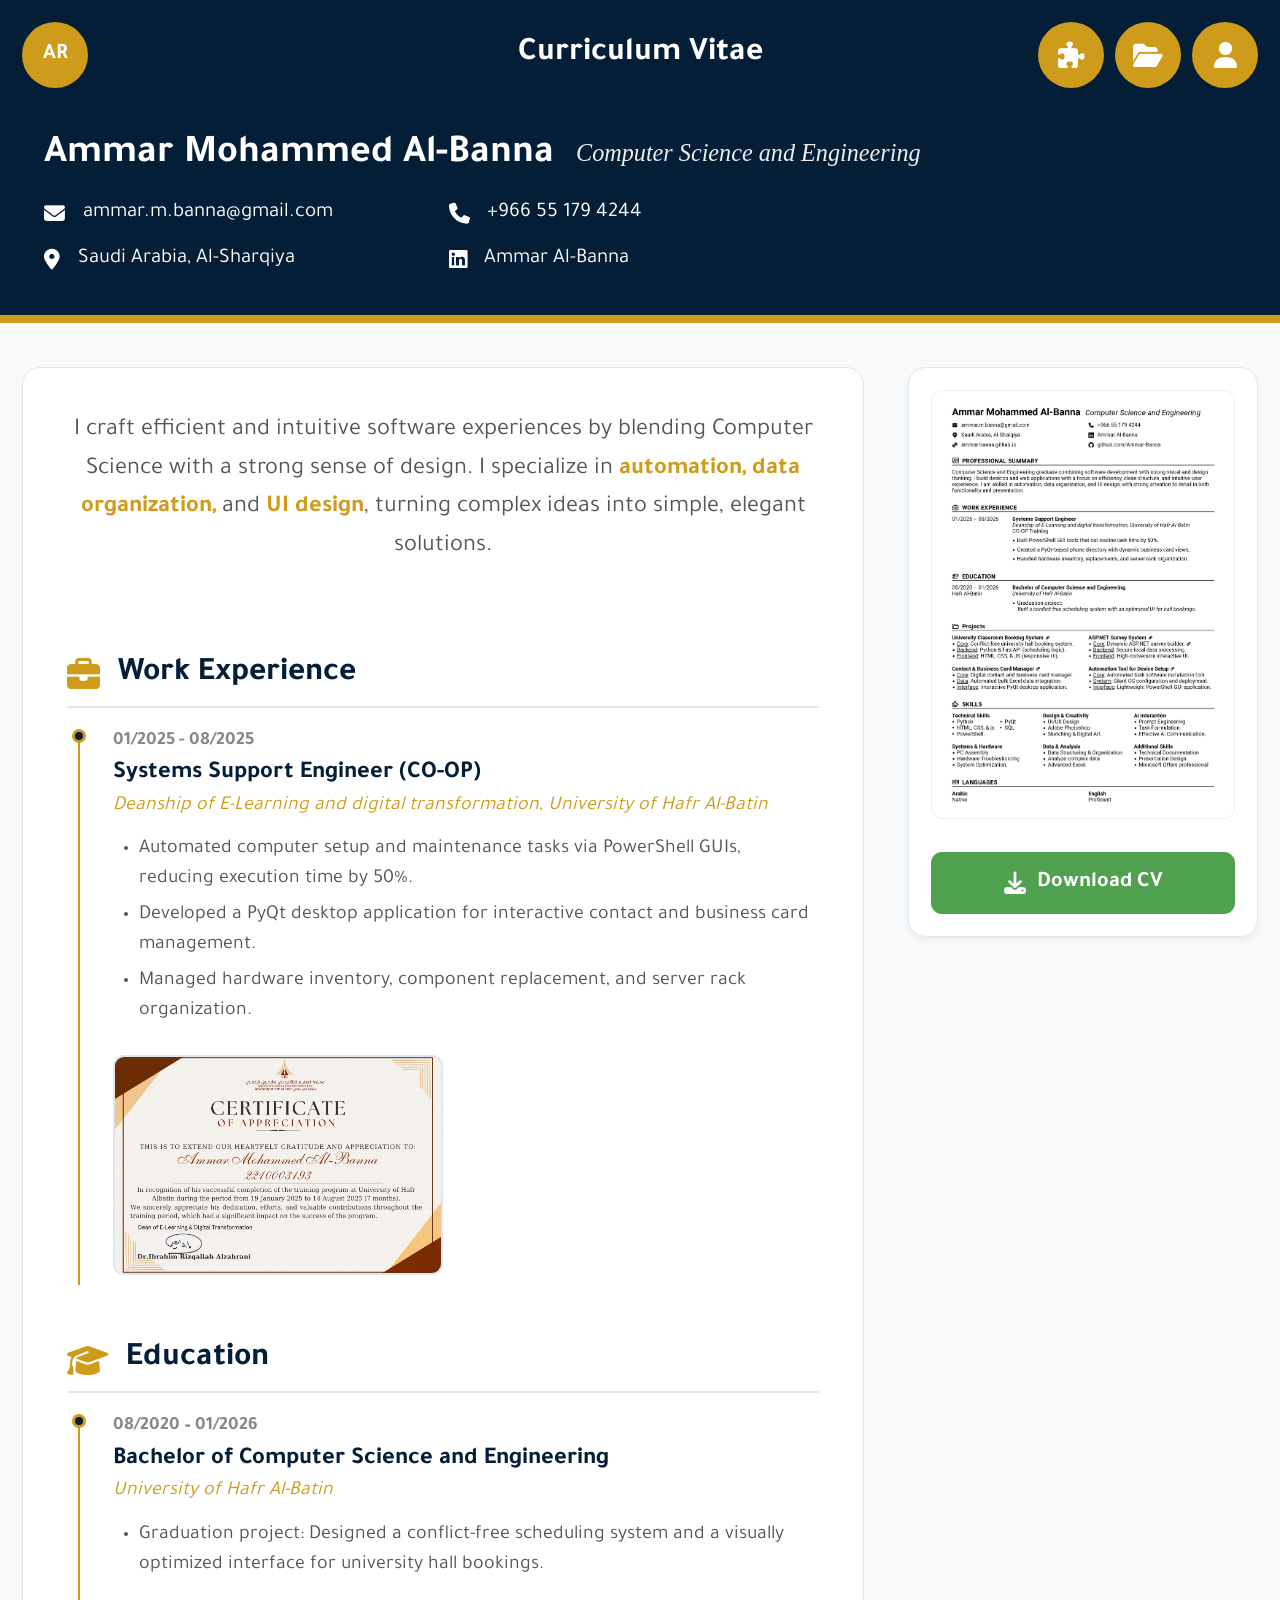
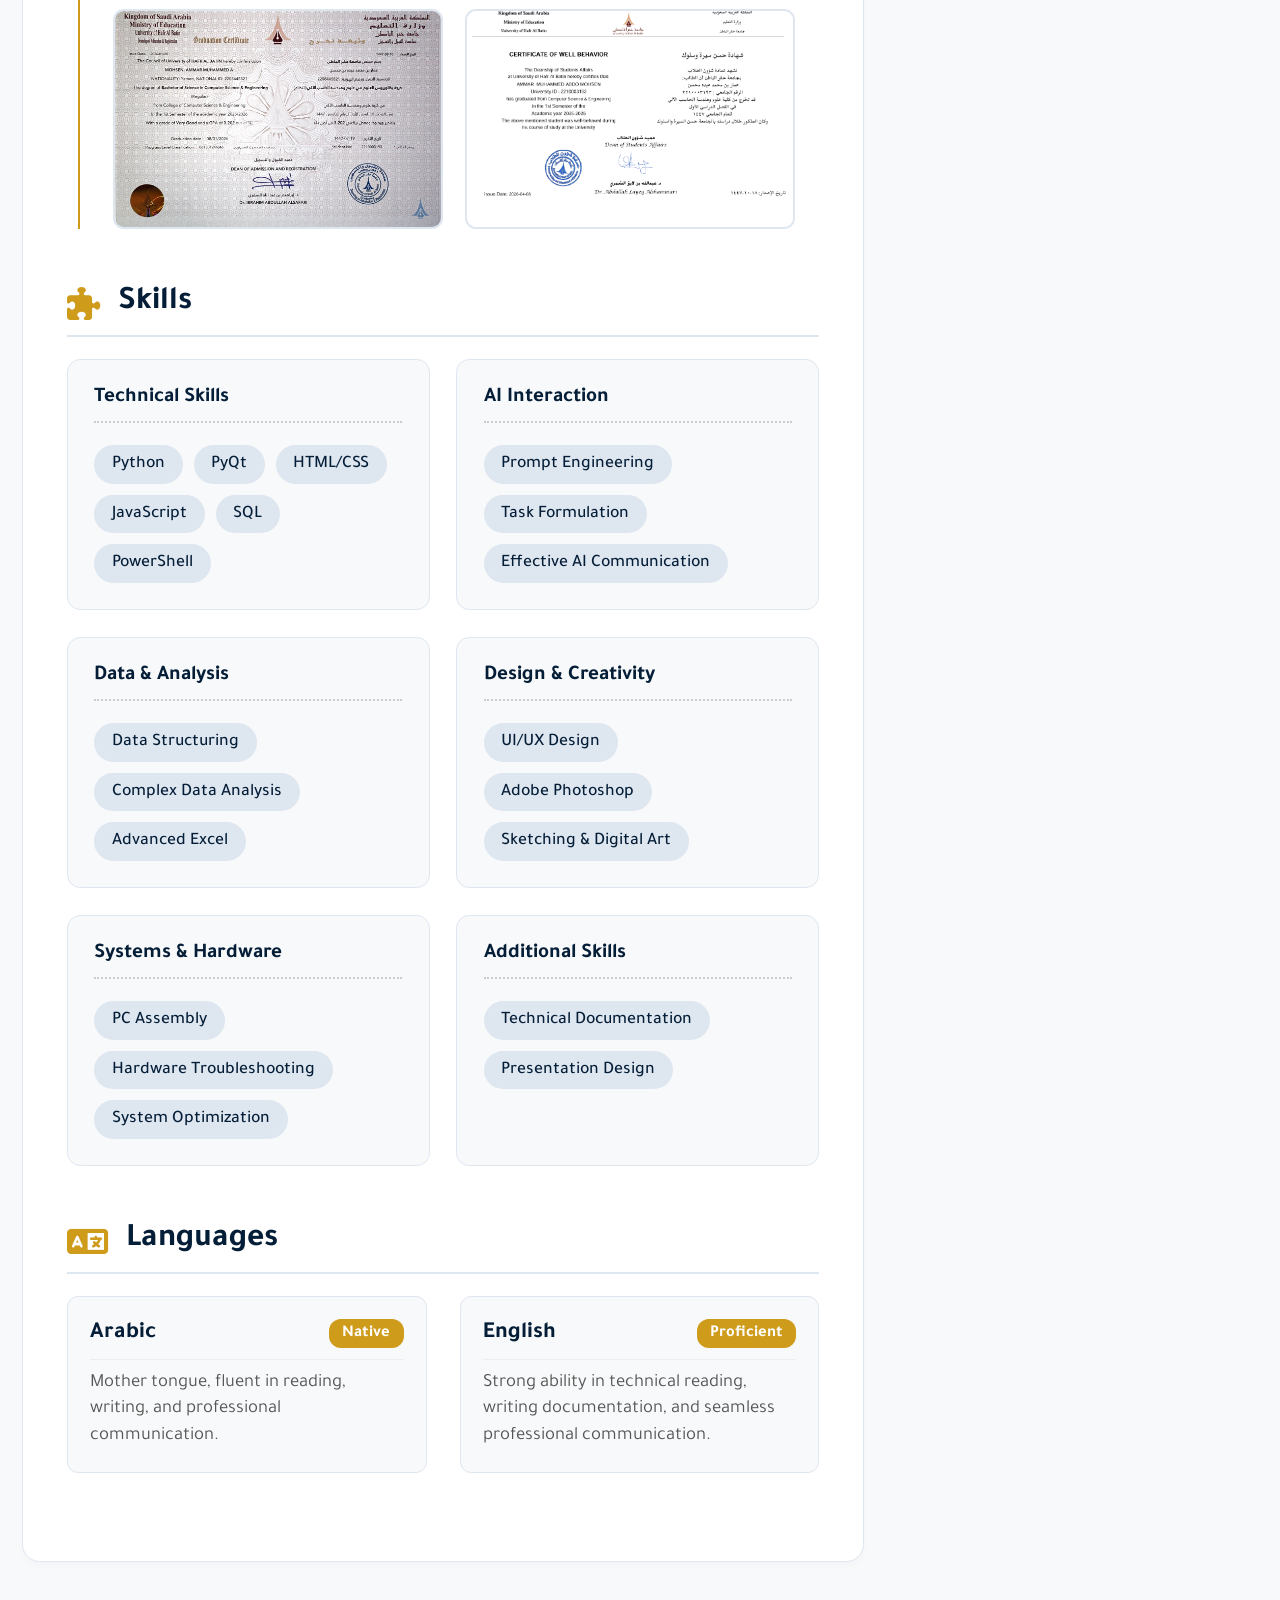
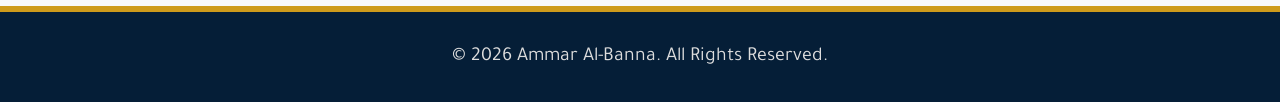
==== cv.html @ 28bfd761 "Add files via upload" ====
<!DOCTYPE html>
<html lang="en" id="html-tag" dir="ltr">
<head>
    <meta charset="UTF-8">
    <meta name="viewport" content="width=device-width, initial-scale=1.0">
    <title>CV - Ammar Profile</title>

    <meta name="description" content="Ammar Al-Banna's Curriculum Vitae. Explore work experience, education, skills, and download the full professional resume.">
    <meta name="keywords" content="Ammar Al-Banna, CV, Resume, Computer Science Engineer, Saudi Arabia, Portfolio">
    <meta name="author" content="Ammar Mohammed Al-Banna">
    
    <meta property="og:title" content="CV | Ammar Al-Banna">
    <meta property="og:description" content="Ammar Al-Banna's professional resume. View work history, education, and technical expertise.">
    <meta property="og:image" content="assets/images/icon.png">
    <meta property="og:type" content="website">

    <link rel="icon" href="assets/images/icon.png" type="image/png">
    <link href="https://fonts.googleapis.com/css2?family=Tajawal:wght@400;500;700&display=swap" rel="stylesheet">
    <link rel="stylesheet" href="https://cdnjs.cloudflare.com/ajax/libs/font-awesome/6.4.0/css/all.min.css">
    
    <link rel="stylesheet" href="css/style.css">
</head>
<body>

    <nav class="header-top" id="header-top">
        <button class="lang-btn" id="lang-toggle" onclick="toggleLanguage()" title="Toggle Language">AR</button>
        <h1 class="header-title" data-i18n="cvTitlePage">Curriculum Vitae</h1>
        <div class="nav-links">
            <a href="skills.html" class="nav-btn gold" data-i18n-title="skillsBtn" title="Skills"><i class="fa-solid fa-puzzle-piece"></i></a>
            <a href="projects.html" class="nav-btn gold" data-i18n-title="projectsBtn" title="Projects"><i class="fa-solid fa-folder-open"></i></a>
            <a href="index.html" class="nav-btn gold" data-i18n-title="profileBtn" title="Profile"><i class="fa-solid fa-user"></i></a>
        </div>
    </nav>
    
    <header class="cv-header">
        <div class="header-content">
            <div class="name-title-group">
                <div class="cv-name" data-i18n="name">Ammar Mohammed Al-Banna</div>
                <div class="cv-job-title" data-i18n="jobTitle">Computer Science and Engineering</div>
            </div>
            
            <div class="contact-grid">
                <a href="mailto:ammar.m.banna@gmail.com" class="contact-item"><i class="fa-solid fa-envelope"></i><span dir="ltr">ammar.m.banna@gmail.com</span></a>
                <a href="whatsapp://send?phone=966551794244" class="contact-item"><i class="fa-solid fa-phone"></i><span dir="ltr">+966 55 179 4244</span></a>
                <div class="contact-empty"></div>
                <div class="contact-item"><i class="fa-solid fa-location-dot"></i> <span data-i18n="location">Saudi Arabia, Al-Sharqiya</span></div>
                <a href="https://www.linkedin.com/in/ammar-al-banna-bb7bb72b2" target="_blank" class="contact-item"><i class="fa-brands fa-linkedin"></i><span dir="ltr">Ammar Al-Banna</span></a>
            </div>
        </div>
    </header>

    <main class="cv-wrapper">
        
        <div class="cv-main">
            
            <div class="intro-text" data-i18n-html="summary">
                I craft efficient and intuitive software experiences by blending Computer Science with a strong sense of design. I specialize in <strong>automation, data organization,</strong> and <strong>UI design</strong>, turning complex ideas into simple, elegant solutions.
            </div>

            <h2 class="section-header"><i class="fa-solid fa-briefcase"></i> <span data-i18n="expTitle">Work Experience</span></h2>
            <div class="timeline">
                <div class="timeline-item">
                    <div class="timeline-dot"></div>
                    <div class="timeline-date">01/2025 - 08/2025</div>
                    <div class="timeline-title" data-i18n="jobTitleExp">Systems Support Engineer (CO-OP)</div>
                    <div class="timeline-subtitle" data-i18n="jobLocation">Deanship of E-Learning and digital transformation, University of Hafr Al-Batin</div>
                    <div class="timeline-desc">
                        <ul data-i18n-html="jobDesc">
                            <li>Automated computer setup and maintenance tasks via PowerShell GUIs, reducing execution time by 50%.</li>
                            <li>Developed a PyQt desktop application for interactive contact and business card management.</li>
                            <li>Managed hardware inventory, component replacement, and server rack organization.</li>
                        </ul>
                    </div>
                    <img src="assets/images/coopCer.jpeg" class="cert-thumb" onclick="openLightbox(this.src)" alt="Experience Certificate">
                </div>
            </div>

            <h2 class="section-header"><i class="fa-solid fa-graduation-cap"></i> <span data-i18n="eduTitle">Education</span></h2>
            <div class="timeline">
                <div class="timeline-item">
                    <div class="timeline-dot"></div>
                    <div class="timeline-date">08/2020 – 01/2026</div>
                    <div class="timeline-title" data-i18n="degreeTitle">Bachelor of Computer Science and Engineering</div>
                    <div class="timeline-subtitle" data-i18n="uniName">University of Hafr Al-Batin</div>
                    <div class="timeline-desc">
                        <ul data-i18n-html="eduDesc">
                            <li>Graduation project: Designed a conflict-free scheduling system and a visually optimized interface for university hall bookings.</li>
                        </ul>
                    </div>
                    <div class="certs-container">
                        <img src="assets/images/uniCer.jpeg" class="cert-thumb" onclick="openLightbox(this.src)" alt="Degree Certificate">
                        <img src="assets/images/behaviorCer.png" class="cert-thumb" onclick="openLightbox(this.src)" alt="Behavior Certificate">
                    </div>
                </div>
            </div>

            <h2 class="section-header"><i class="fa-solid fa-puzzle-piece"></i> <span data-i18n="skillsTitleCV">Skills</span></h2>
            
            <div class="cv-skills-grid">
                <a href="skills.html#technical-skills" class="skills-group">
                    <div class="skills-group-title" data-i18n="techSkills">Technical Skills</div>
                    <div class="tags-container" data-i18n-html="techTags">
                        <span class="tag">Python</span><span class="tag">PyQt</span><span class="tag">HTML/CSS</span>
                        <span class="tag">JavaScript</span><span class="tag">SQL</span><span class="tag">PowerShell</span>
                    </div>
                </a>
                
                <a href="skills.html#ai-interaction" class="skills-group">
                    <div class="skills-group-title" data-i18n="aiSkills">AI Interaction</div>
                    <div class="tags-container" data-i18n-html="aiTags">
                        <span class="tag">Prompt Engineering</span><span class="tag">Task Formulation</span><span class="tag">Effective AI Communication</span>
                    </div>
                </a>
                
                <a href="skills.html#data-analysis" class="skills-group">
                    <div class="skills-group-title" data-i18n="dataSkills">Data & Analysis</div>
                    <div class="tags-container" data-i18n-html="dataTags">
                        <span class="tag">Data Structuring</span><span class="tag">Complex Data Analysis</span><span class="tag">Advanced Excel</span>
                    </div>
                </a>

                <a href="skills.html#design-creativity" class="skills-group">
                    <div class="skills-group-title" data-i18n="designSkills">Design & Creativity</div>
                    <div class="tags-container" data-i18n-html="designTags">
                        <span class="tag">UI/UX Design</span><span class="tag">Adobe Photoshop</span><span class="tag">Sketching & Digital Art</span>
                    </div>
                </a>

                <a href="skills.html#systems-hardware" class="skills-group">
                    <div class="skills-group-title" data-i18n="sysSkills">Systems & Hardware</div>
                    <div class="tags-container" data-i18n-html="sysTags">
                        <span class="tag">PC Assembly</span><span class="tag">Hardware Troubleshooting</span><span class="tag">System Optimization</span>
                    </div>
                </a>

                <a href="skills.html#additional-skills" class="skills-group">
                    <div class="skills-group-title" data-i18n="addSkills">Additional Skills</div>
                    <div class="tags-container" data-i18n-html="addTags">
                        <span class="tag">Technical Documentation</span><span class="tag">Presentation Design</span>
                    </div>
                </a>
            </div>

            <h2 class="section-header"><i class="fa-solid fa-language"></i> <span data-i18n="langSectionTitle">Languages</span></h2>
            <div class="lang-grid">
                <div class="lang-card">
                    <div class="lang-header">
                        <span class="lang-name" data-i18n="arabicTitle">Arabic</span>
                        <span class="lang-level" data-i18n="arabicLevel">Native</span>
                    </div>
                    <p class="lang-desc" data-i18n="arabicDesc">Mother tongue, fluent in reading, writing, and professional communication.</p>
                </div>
                <div class="lang-card">
                    <div class="lang-header">
                        <span class="lang-name" data-i18n="englishTitle">English</span>
                        <span class="lang-level" data-i18n="englishLevel">Proficient</span>
                    </div>
                    <p class="lang-desc" data-i18n="englishDesc">Strong ability in technical reading, writing documentation, and seamless professional communication.</p>
                </div>
            </div>

        </div>

        <aside class="cv-sidebar">
            <div class="cv-preview-box">
                <a href="assets/docs/AmmarCV.pdf" target="_blank" title="Open PDF">
                    <img src="assets/images/AmmarCV.png" class="cv-preview-img" style="cursor: pointer;" alt="CV Preview">
                </a>
            </div>
            
            <a href="assets/docs/AmmarCV.pdf" download class="download-btn">
                <i class="fa-solid fa-download"></i> <span data-i18n="downloadCvBtn">Download CV</span>
            </a>
        </aside>

    </main>

    <footer class="footer">
        <p data-i18n="footerText">© 2026 Ammar Al-Banna. All Rights Reserved.</p>
    </footer>

    <div class="lightbox-overlay" id="lightbox">
        <span class="lightbox-close">&times;</span>
        <img class="lightbox-img" id="lightbox-img" src="" alt="Enlarged View">
    </div>

    <script src="js/script.js" defer></script>
</body>
</html>
---- css/style.css ----
/* =========================================
   1. Base & Reset
   ========================================= */
* {
    margin: 0;
    padding: 0;
    box-sizing: border-box;
    font-family: 'Tajawal', sans-serif;
}

html {
    font-size: 22px;
    scroll-behavior: smooth;
    background-color: #051E37;
    scroll-behavior: smooth;
}

body {
    background: #f8f9fa;
    display: flex;
    flex-direction: column;
    min-height: 100vh;
    color: #333;
    overflow-x: hidden;
}

/* =========================================
   2. Shared Navigation & Headers
   ========================================= */
/* Floating Header (Skills & CV) */
.header-top {
    position: fixed;
    top: 0;
    left: 0;
    width: 100%;
    z-index: 2000;
    background: transparent;
    padding: 1rem 1rem;
    direction: ltr;
    display: grid;
    grid-template-columns: 1fr auto 1fr;
    align-items: center;
    transition: border-bottom 0.3s ease;
}

.header-top.scrolled {
    background: #051E37 url('../assets/images/background.png') center/cover;
    backdrop-filter: blur(10px);
    border-bottom: 0.4rem solid #ce9b1b;
    box-shadow: 0 4px 10px rgba(0, 0, 0, 0.3);
}

.skill-header.scrolled {
    background: #051E37 url('../assets/images/background2.png') center/cover;
}

/* Mini Header (Projects) */
.mini-header {
    direction: ltr;
    position: sticky;
    top: 0;
    z-index: 1000;
    background: #051E37 url('../assets/images/background.png') center/cover;
    border-bottom: 0.3rem solid #ce9b1b;
    padding: 1rem 1rem;
    display: grid;
    grid-template-columns: 1fr auto 1fr;
    align-items: center;
    min-height: 4.5rem;
    box-shadow: 0 4px 10px rgba(0, 0, 0, 0.2);
}

.header-title {
    font-size: 1.5rem;
    text-align: center;
    margin: 0;
    font-weight: bold;
    color: white;
}

.lang-btn {
    justify-self: start;
    background: #ce9b1b;
    color: #fff;
    width: 3rem;
    aspect-ratio: 1;
    border-radius: 50%;
    border: none;
    display: grid;
    place-items: center;
    font-size: 1rem;
    font-weight: bold;
    cursor: pointer;
    transition: all 0.2s ease;
}

.lang-btn:hover {
    transform: scale(1.05);
    box-shadow: 0 0.2rem 0.5rem rgba(0, 0, 0, 0.2);
    filter: brightness(1.05);
}

.nav-links {
    justify-self: end;
    display: flex;
    gap: 0.5rem;
}

.nav-btn {
    background: #ce9b1b;
    color: #fff;
    text-decoration: none;
    width: 3rem;
    aspect-ratio: 1;
    border-radius: 50%;
    display: grid;
    place-items: center;
    font-weight: bold;
    font-size: 1.2rem;
    transition: all 0.2s ease;
}

.nav-btn:hover {
    transform: scale(1.05);
    filter: brightness(1.1);
}

/* =========================================
   3. Shared Components (Buttons, Footer, Lightbox)
   ========================================= */
.footer {
    background: #051E37 url('../assets/images/background.png') center/cover;
    color: #ddd;
    text-align: center;
    padding: 1.5rem;
    border-top: 0.3rem solid #ce9b1b;
    font-size: 0.9rem;
    margin-top: auto;
}

.section-title, .section-header {
    font-size: 1.5rem;
    margin: 2rem 0 1rem;
    color: #051E37;
    border-bottom: 2px solid #dee6f0;
    padding-bottom: 0.5rem;
    display: flex;
    align-items: center;
    gap: 0.8rem;
}

.section-header i {
    color: #ce9b1b;
}

/* Lightbox Base */
.lightbox-overlay {
    display: none;
    position: fixed;
    top: 0;
    left: 0;
    width: 100%;
    height: 100%;
    background: rgba(0, 0, 0, 0.9);
    z-index: 3000;
    justify-content: center;
    align-items: center;
    direction: ltr;
    opacity: 0;
    transition: opacity 0.3s ease;
}

.lightbox-overlay.active {
    display: flex;
    opacity: 1;
}

.lightbox-img {
    max-width: 90%;
    max-height: 90vh;
    border-radius: 0.5rem;
    object-fit: contain;
    transform: scale(0.9);
    transition: transform 0.3s ease;
}

.lightbox-overlay.active .lightbox-img {
    transform: scale(1);
}

.lightbox-close {
    position: absolute;
    top: 20px;
    right: 30px;
    color: white;
    font-size: 2.5rem;
    font-weight: bold;
    cursor: pointer;
    z-index: 3001;
    line-height: 1;
}

.lightbox-close:hover {
    color: #ce9b1b;
}

.lightbox-btn {
    position: absolute;
    top: 50%;
    transform: translateY(-50%);
    background: transparent;
    color: white;
    border: none;
    font-size: 3rem;
    cursor: pointer;
    padding: 1rem;
    transition: 0.2s;
}

.lightbox-btn:hover {
    color: #ce9b1b;
}

.lightbox-btn.prev {
    left: 20px;
}

.lightbox-btn.next {
    right: 20px;
}

/* =========================================
   4. Page Specific: Index
   ========================================= */
.index-header {
    background: #051E37 url('../assets/images/background.png') top/cover;
    min-height: 40vh;
    border-bottom: 0.5rem solid #ce9b1b;
    display: flex;
    flex-direction: column;
    align-items: center;
    justify-content: flex-end;
    padding: 1rem;
    padding-top: 4rem;
    position: relative;
}

.index-header .lang-btn {
    position: absolute;
    top: 1rem;
    left: 1rem;
}

.profile {
    display: flex;
    flex-direction: column;
    align-items: center;
    text-align: center;
    width: 100%;
}

.avatar {
    width: 10rem;
    aspect-ratio: 1;
    border-radius: 50%;
    border: 0.3rem solid #ce9b1b;
    margin: 0 auto 0.5rem;
}

.index-name {
    color: white;
    text-shadow: 0.1rem 0.1rem 0.2rem #000;
    font-size: 1.8rem;
    margin-bottom: 0.5rem;
    font-weight: bold;
}

.index-title {
    color: #ddd;
    font-size: 1rem;
    margin-bottom: 1.5rem;
    font-style: italic;
    font-family: 'Times New Roman', 'Tajawal', serif;
}

.index-main {
    width: 100%;
    max-width: 50rem;
    margin: 2rem auto;
    padding: 0 1rem;
    display: flex;
    flex-direction: column;
    gap: 2rem;
    flex: 1;
    text-align: center;
}

.index-bio {
    font-style: italic;
    font-family: 'Times New Roman', 'Tajawal', serif;
    font-size: 1.1rem;
    color: #555;
    line-height: 1.6;
}

.index-buttons {
    display: flex;
    justify-content: center;
    gap: 1rem;
    flex-wrap: wrap;
}

.index-btn {
    padding: 0.8rem 2rem;
    border-radius: 0.5rem;
    color: #fff;
    text-decoration: none;
    font-weight: bold;
    background: #29629b;
    flex: 1;
    transition: all 0.2s ease;
    display: grid;
    place-items: center;
}

.index-btn:hover {
    transform: translateY(-3px);
    box-shadow: 0 0.5rem 1rem rgba(0, 0, 0, 0.15);
    filter: brightness(1.05);
}

.index-btn.gold {
    background: #ce9b1b;
}

.index-grid {
    display: grid;
    grid-template-columns: repeat(2, 1fr);
    gap: 1rem;
}

.index-card {
    background: #fff;
    border: 1px solid #dee6f0;
    padding: 1rem;
    border-radius: 0.5rem;
    display: flex;
    align-items: center;
    gap: 1rem;
    text-align: left;
    text-decoration: none;
    color: #333;
    transition: all 0.3s ease;
    box-shadow: 0 4px 6px rgba(0, 0, 0, 0.02);
}

.index-card:hover {
    transform: translateY(-2px);
    box-shadow: 0 0.4rem 0.8rem rgba(0, 0, 0, 0.08);
    border-color: #ce9b1b;
}

.index-card i {
    color: #ce9b1b;
    font-size: 1.3rem;
    width: 1.5rem;
    text-align: center;
}

/* =========================================
   5. Page Specific: Projects
   ========================================= */
.projects-container {
    width: 100%;
    max-width: 60rem;
    margin: 2rem auto;
    padding: 0 1rem;
}

.projects-grid {
    display: grid;
    grid-template-columns: repeat(2, 1fr);
    gap: 1.5rem;
}

.projects-grid.single-col {
    grid-template-columns: 1fr;
}

.project-card {
    background: #fff;
    border: 1px solid #dee6f0;
    border-radius: 0.8rem;
    padding: 1rem 1.5rem 1.5rem 1.5rem;
    box-shadow: 0 4px 6px rgba(0, 0, 0, 0.02);
    display: flex;
    flex-direction: column;
    gap: 1rem;
    opacity: 0;
    transform: translateY(40px);
    transition: opacity 0.6s cubic-bezier(0.2, 0.8, 0.2, 1), transform 0.6s cubic-bezier(0.2, 0.8, 0.2, 1), box-shadow 0.3s ease, border-color 0.3s ease;
}

.project-card.visible {
    opacity: 1;
    transform: translateY(0);
}

.project-card:hover {
    transform: translateY(-5px);
    box-shadow: 0 12px 25px rgba(5, 30, 55, 0.1);
    border-color: #ce9b1b;
}

.card-header {
    display: flex;
    align-items: center;
    gap: 0.8rem;
    font-size: 1.1rem;
    font-weight: bold;
    color: #051E37;
    border-bottom: 2px solid #dee6f0;
    padding-bottom: 0.5rem;
}

.card-header i {
    font-size: 1.5rem;
    color: #ce9b1b;
    transition: transform 0.3s ease;
}

.project-card:hover .card-header i {
    transform: scale(1.1);
}

.card-desc {
    font-size: 0.85rem;
    color: #555;
    line-height: 1.4;
}

.tech-stack {
    display: flex;
    flex-wrap: wrap;
    justify-content: space-between;
    border-bottom: 1px solid #eee;
    padding-bottom: 0.5rem;
}

.tech-item {
    display: flex;
    flex-direction: column;
    align-items: center;
    font-size: 0.9rem;
    color: #666;
    gap: 0.3rem;
    text-align: center;
    transition: transform 0.2s ease;
}

.tech-item:hover {
    transform: translateY(-3px);
}

.tech-item i, .tech-item img {
    font-size: 2.5rem;
    color: #29629b;
    height: 2.5rem;
}

.problem-solution h4 {
    font-size: 0.9rem;
    color: #051E37;
    margin-bottom: 0.3rem;
}

.problem-solution p {
    font-size: 0.8rem;
    color: #555;
    line-height: 1.4;
}

.action-box {
    background: #f8f9fa;
    border: 1px solid #eee;
    border-radius: 0.5rem;
    padding: 1rem;
    display: flex;
    justify-content: space-between;
    align-items: center;
    margin-top: auto;
}

.action-info {
    font-size: 0.8rem;
}

.action-info span {
    display: block;
    margin-bottom: 0.2rem;
}

.action-btn {
    background: #50a14f;
    color: white;
    border: none;
    padding: 0.5rem 2rem;
    border-radius: 0.4rem;
    font-weight: bold;
    cursor: pointer;
    text-decoration: none;
    transition: all 0.2s ease;
    font-size: 0.8rem;
}

.action-btn:hover {
    background: #3e813d;
    transform: scale(1.05);
}

.desktop-app-preview {
    display: flex;
    flex-direction: column;
    gap: 1rem;
}

.video-player {
    width: 100%;
    aspect-ratio: 16/9;
    border: solid 1px #bbb;
    border-radius: 0.5rem;
    background: #000;
    object-fit: cover;
    outline: none;
}

/* Carousel */
.carousel-wrapper {
    width: 100%;
    position: relative;
}

.carousel {
    display: flex;
    overflow-x: auto;
    scroll-snap-type: x mandatory;
    border: solid 1px #bbb;
    scroll-behavior: smooth;
    scrollbar-width: none;
    border-radius: 0.5rem;
    background: #000;
}

.carousel::-webkit-scrollbar {
    display: none;
}

.carousel-img {
    flex: 0 0 100%;
    width: 100%;
    aspect-ratio: 16/9;
    scroll-snap-align: center;
    object-fit: cover;
    cursor: pointer;
    transition: opacity 0.3s ease;
}

.carousel-img:hover {
    opacity: 0.9;
}

.dots {
    text-align: center;
    margin-top: 8px;
    direction: ltr;
}

.dot {
    display: inline-block;
    width: 10px;
    height: 10px;
    background: #ccc;
    border-radius: 50%;
    margin: 0 4px;
    cursor: pointer;
    transition: 0.3s;
}

.dot.active {
    background: #ce9b1b;
    transform: scale(1.2);
}

.carousel-btn {
    position: absolute;
    top: 50%;
    transform: translateY(-50%);
    background: rgba(0, 0, 0, 0.5);
    color: white;
    border: none;
    width: 30px;
    height: 30px;
    border-radius: 50%;
    cursor: pointer;
    display: flex;
    align-items: center;
    justify-content: center;
    font-size: 1rem;
    z-index: 10;
    transition: 0.3s;
}

.carousel-btn:hover {
    background: #ce9b1b;
}

.carousel-btn.prev {
    left: 5px;
}

.carousel-btn.next {
    right: 5px;
}

/* =========================================
   6. Page Specific: Skills
   ========================================= */
.skills-header {
    background: #051E37 url('../assets/images/background2.png') bottom/cover;
    padding: 8rem 2rem 10rem 2rem;
    color: white;
    text-align: center;
    display: flex;
    flex-direction: column;
    align-items: center;
    gap: 1rem;
}

.skills-header h1 {
    font-size: 2.5rem;
    color: #ce9b1b;
}

.skills-header p {
    font-size: 1.1rem;
    color: #dee6f0;
    max-width: 700px;
    line-height: 1.6;
    text-shadow: 0.1rem 0.1rem 0.1rem #000;
}

.skills-wrapper {
    width: 100%;
    max-width: 85rem;
    margin: -6rem auto 4rem auto;
    padding: 0 1.5rem;
    position: relative;
    z-index: 10;
}

.skills-grid {
    display: grid;
    grid-template-columns: repeat(2, minmax(420px, 1fr));
    gap: 2.5rem;
}

.skill-card {
    position: relative;
    background: #ffffff;
    color: #051E37;
    overflow: hidden;
    border-radius: 1rem;
    padding: 2.5rem;
    box-shadow: 0 12px 40px rgba(8, 24, 58, 0.08);
    display: flex;
    flex-direction: column;
    border-bottom: 4px solid #ce9b1b;
    scroll-margin-top: 8rem;
    opacity: 0;
    transform: translateY(40px);
    transition: opacity 0.6s ease, transform 0.6s ease, box-shadow 0.3s ease;
}

.skill-card.visible {
    opacity: 1;
    transform: translateY(0);
}

.skill-card:hover {
    transform: translateY(-5px);
    box-shadow: 0 20px 45px rgba(8, 24, 58, 0.15);
}

.bg-layer {
    position: absolute;
    inset: 0;
    z-index: 0;
    background: radial-gradient(circle at 20% 30%, #ce9b1b15, transparent 40%), radial-gradient(circle at 80% 70%, #051E370a, transparent 40%);
    animation: floatBg 12s infinite alternate;
}

@keyframes floatBg {
    from {
        transform: translate(0, 0);
    }
    to {
        transform: translate(-15px, 15px);
    }
}

.bg-icon {
    position: absolute;
    right: -20px;
    bottom: -20px;
    font-size: 10rem;
    color: #051E37;
    opacity: 0.03;
    transform: rotate(-15deg);
    pointer-events: none;
    transition: 0.5s;
    z-index: 1;
}

[dir="rtl"] .bg-icon {
    right: auto;
    left: -20px;
    transform: rotate(15deg);
}

.skill-card:hover .bg-icon {
    opacity: 0.06;
    transform: scale(1.1) rotate(0);
    color: #ce9b1b;
}

.card-inner {
    position: relative;
    z-index: 2;
    display: flex;
    flex-direction: column;
    height: 100%;
}

.title {
    font-size: 1.8rem;
    font-weight: bold;
    line-height: 1.3;
    margin-bottom: 1rem;
    color: #051E37;
}

.highlight-gold {
    background: linear-gradient(90deg, #ce9b1b, #d9a828);
    background-clip: text;
    -webkit-text-fill-color: transparent;
}

.description {
    font-size: 1rem;
    line-height: 1.6;
    margin-bottom: 2rem;
    color: #444;
}

.bold-word {
    font-weight: bold;
    color: #051E37;
}

.accent-word {
    font-style: italic;
    color: #2a3a5f;
}

.clean-skill-list {
    display: grid;
    grid-template-columns: repeat(2, 1fr);
    gap: 1.2rem;
    margin-bottom: 2rem;
}

.skill-item {
    display: flex;
    align-items: center;
    gap: 0.5rem;
    padding: 0.6rem 0 0.6rem 0.6rem;
    border: 1px solid rgba(5, 30, 55, 0.08);
    border-radius: 10rem;
    color: #051E37;
    font-weight: 600;
    font-size: 1rem;
    transition: border-color 0.3s ease, transform 0.3s ease;
}

.skill-item:hover {
    border-color: #ce9b1b;
    transform: translateX(4px);
}

[dir="rtl"] .skill-item:hover {
    transform: translateX(-4px);
}

.skill-icon-wrapper {
    display: flex;
    align-items: center;
    justify-content: center;
    width: 2.2rem;
    height: 2.2rem;
    background: rgba(206, 155, 27, 0.1);
    color: #ce9b1b;
    border-radius: 50%;
    font-size: 1rem;
}

.signature {
    margin-top: auto;
    border-top: 1px dashed rgba(8, 24, 58, 0.2);
    padding-top: 1.2rem;
    font-size: 0.9rem;
    color: #555;
    font-style: italic;
}

/* =========================================
   7. Page Specific: CV
   ========================================= */
.cv-header {
    background: #051E37 url('../assets/images/background.png') center/cover;
    border-bottom: 0.4rem solid #ce9b1b;
    padding: 6rem 2rem 2rem 2rem;
    color: white;
    display: flex;
    flex-direction: column;
    gap: 1.5rem;
}

.cv-header.scrolled {
    border-bottom: none;
}

.header-content {
    display: flex;
    flex-direction: column;
    gap: 1rem;
    margin: 0 auto;
    width: 100%;
}

.name-title-group {
    display: flex;
    align-items: baseline;
    gap: 1rem;
    flex-wrap: wrap;
}

.cv-name {
    font-size: 1.8rem;
    font-weight: bold;
}

.cv-job-title {
    font-size: 1.1rem;
    font-style: italic;
    font-family: 'Times New Roman', 'Tajawal';
    color: #eee;
}

.contact-grid {
    display: grid;
    grid-template-columns: repeat(3, 1fr);
    gap: 1rem;
    font-size: 0.95rem;
}

.contact-item {
    display: flex;
    align-items: center;
    gap: 0.8rem;
    text-decoration: none;
    color: white;
}

.cv-wrapper {
    display: grid;
    grid-template-columns: 1fr 350px;
    gap: 2rem;
    width: 100%;
    max-width: 70rem;
    margin: 2rem auto;
    padding: 0 1rem;
    align-items: start;
}

.cv-main {
    background: #fff;
    padding: 2rem;
    border-radius: 0.8rem;
    box-shadow: 0 4px 6px rgba(0, 0, 0, 0.02);
    border: 1px solid #dee6f0;
}

.intro-text {
    text-align: center;
    font-size: 1.1rem;
    line-height: 1.6;
    color: #555;
    padding-bottom: 2rem;
    margin-bottom: 2rem;
}

.intro-text strong {
    color: #ce9b1b;
}

.timeline {
    border-left: 2px solid #ce9b1b;
    padding-left: 1.5rem;
    margin-left: 0.5rem;
    margin-bottom: 2.5rem;
}

[dir="rtl"] .timeline {
    border-left: none;
    border-right: 2px solid #ce9b1b;
    padding-left: 0;
    padding-right: 1.5rem;
    margin-left: 0;
    margin-right: 0.5rem;
}

.timeline-item {
    position: relative;
    margin-bottom: 2rem;
}

.timeline-item:last-child {
    margin-bottom: 0;
}

.timeline-dot {
    position: absolute;
    width: 14px;
    height: 14px;
    background: #051E37;
    border: 3px solid #ce9b1b;
    border-radius: 50%;
    top: -1px;
    left: -1.87rem;
}

[dir="rtl"] .timeline-dot {
    left: auto;
    right: -1.88rem;
}

.timeline-date {
    font-size: 0.85rem;
    color: #888;
    margin-bottom: 0.3rem;
    font-weight: bold;
}

.timeline-title {
    font-size: 1.1rem;
    color: #051E37;
    font-weight: bold;
    margin-bottom: 0.2rem;
}

.timeline-subtitle {
    font-size: 0.9rem;
    color: #ce9b1b;
    margin-bottom: 0.8rem;
    font-style: italic;
}

.timeline-desc {
    font-size: 0.9rem;
    color: #555;
    line-height: 1.5;
}

.timeline-desc ul {
    padding-left: 1.2rem;
    margin-top: 0.5rem;
}

[dir="rtl"] .timeline-desc ul {
    padding-left: 0;
    padding-right: 1.2rem;
}

.timeline-desc li {
    margin-bottom: 0.3rem;
}

.certs-container {
    display: flex;
    gap: 1rem;
    flex-wrap: wrap;
}

.cert-thumb {
    width: 15rem;
    max-width: 100%;
    height: 10rem;
    object-fit: cover;
    border-radius: 0.5rem;
    border: 2px solid #dee6f0;
    margin-top: 1rem;
    cursor: zoom-in;
    transition: 0.2s;
}

.cert-thumb:hover {
    transform: scale(1.05);
    border-color: #ce9b1b;
}

.cv-skills-grid {
    display: grid;
    grid-template-columns: repeat(2, 1fr);
    gap: 1.2rem;
    margin-bottom: 2.5rem;
}

.skills-group {
    background: #f8f9fa;
    padding: 1.2rem;
    border-radius: 0.6rem;
    border: 1px solid #dee6f0;
    transition: 0.3s;
    text-decoration: none;
}

.skills-group:hover {
    box-shadow: 0 4px 8px rgba(0, 0, 0, 0.05);
    border-color: #ce9b1b;
}

.skills-group-title {
    font-size: 0.95rem;
    color: #051E37;
    margin-bottom: 1rem;
    font-weight: bold;
    border-bottom: 2px dotted #ccc;
    padding-bottom: 0.5rem;
}

.tags-container {
    display: flex;
    flex-wrap: wrap;
    gap: 0.5rem;
}

.tag {
    background: #dee6f0;
    color: #051E37;
    padding: 0.4rem 0.8rem;
    border-radius: 20px;
    font-size: 0.8rem;
    font-weight: 500;
    transition: 0.1s;
}

.tag:hover {
    background: #051E37;
    color: #fff;
}

.lang-grid {
    display: grid;
    grid-template-columns: 1fr 1fr;
    gap: 1.5rem;
    margin-bottom: 2rem;
}

.lang-card {
    background: #f8f9fa;
    border: 1px solid #dee6f0;
    border-radius: 0.5rem;
    padding: 1rem;
}

.lang-header {
    display: flex;
    justify-content: space-between;
    align-items: center;
    margin-bottom: 0.5rem;
    border-bottom: 1px solid #eee;
    padding-bottom: 0.5rem;
}

.lang-name {
    font-weight: bold;
    color: #051E37;
    font-size: 1.05rem;
}

.lang-level {
    background: #ce9b1b;
    color: white;
    padding: 0.2rem 0.6rem;
    border-radius: 12px;
    font-size: 0.75rem;
    font-weight: bold;
}

.lang-desc {
    font-size: 0.85rem;
    color: #555;
    line-height: 1.4;
}

.cv-sidebar {
    position: sticky;
    top: 6rem;
    background: #fff;
    padding: 1rem;
    border-radius: 0.8rem;
    box-shadow: 0 4px 6px rgba(0, 0, 0, 0.05);
    border: 1px solid #dee6f0;
    display: flex;
    flex-direction: column;
    gap: 1.5rem;
    align-items: center;
}

.cv-preview-box {
    width: 100%;
    border: 1px solid #eee;
    border-radius: 0.5rem;
    overflow: hidden;
    background: #f8f9fa;
    text-align: center;
}

.cv-preview-img {
    width: 100%;
    display: block;
    object-fit: cover;
    transition: 0.3s;
}

.cv-preview-img:hover {
    filter: brightness(0.9);
}

.download-btn {
    width: 100%;
    background: #50a14f;
    color: white;
    border: none;
    padding: 0.8rem;
    border-radius: 0.5rem;
    font-weight: bold;
    font-size: 1rem;
    cursor: pointer;
    text-decoration: none;
    display: flex;
    align-items: center;
    justify-content: center;
    gap: 0.5rem;
    transition: 0.2s;
}

.download-btn:hover {
    background: #3e813d;
    transform: translateY(-2px);
}

/* =========================================
   8. Media Queries
   ========================================= */
@media (max-width: 1280px) {
    .skills-grid {
        grid-template-columns: 1fr;
    }
}

@media (max-width: 1024px) {
    .tech-item i, .tech-item img {
        font-size: 2rem;
        height: 2rem;
    }
    .projects-grid {
        grid-template-columns: 1fr;
    }
}

@media (max-width: 992px) {
    .cv-wrapper {
        grid-template-columns: 1fr;
    }
    .cv-sidebar {
        position: static;
        order: -1;
    }
    .contact-grid {
        grid-template-columns: 1fr 1fr;
    }
    .contact-empty {
        display: none;
    }
}

@media (max-width: 768px) {
    html {
        font-size: 19px;
    }
    .header-title {
        display: none;
    }
    .header-top, .mini-header {
        grid-template-columns: 1fr 1fr;
    }
    .index-buttons {
        display: grid;
        grid-template-columns: repeat(2, 1fr);
    }
    .index-btn:nth-child(2) {
        order: 1;
        grid-column: span 2;
    }
    .index-btn:nth-child(3) {
        order: 2;
    }
    .index-btn:nth-child(1) {
        order: 3;
    }
    .index-grid {
        grid-template-columns: 1fr;
    }
    .index-name {
        font-size: 1.5rem;
    }
    .action-box {
        flex-direction: column;
        gap: 1rem;
        text-align: center;
    }
    .action-btn {
        width: 100%;
    }
    .skills-header {
        padding-top: 6rem;
        padding-bottom: 8rem;
    }
    .skills-wrapper {
        margin-top: -4rem;
    }
    .clean-skill-list {
        grid-template-columns: 1fr;
    }
    .contact-grid, .lang-grid, .cv-skills-grid {
        grid-template-columns: 1fr;
    }
    .cv-header {
        padding-top: 5.5rem;
    }
    .cv-name {
        font-size: 1.4rem;
    }
}
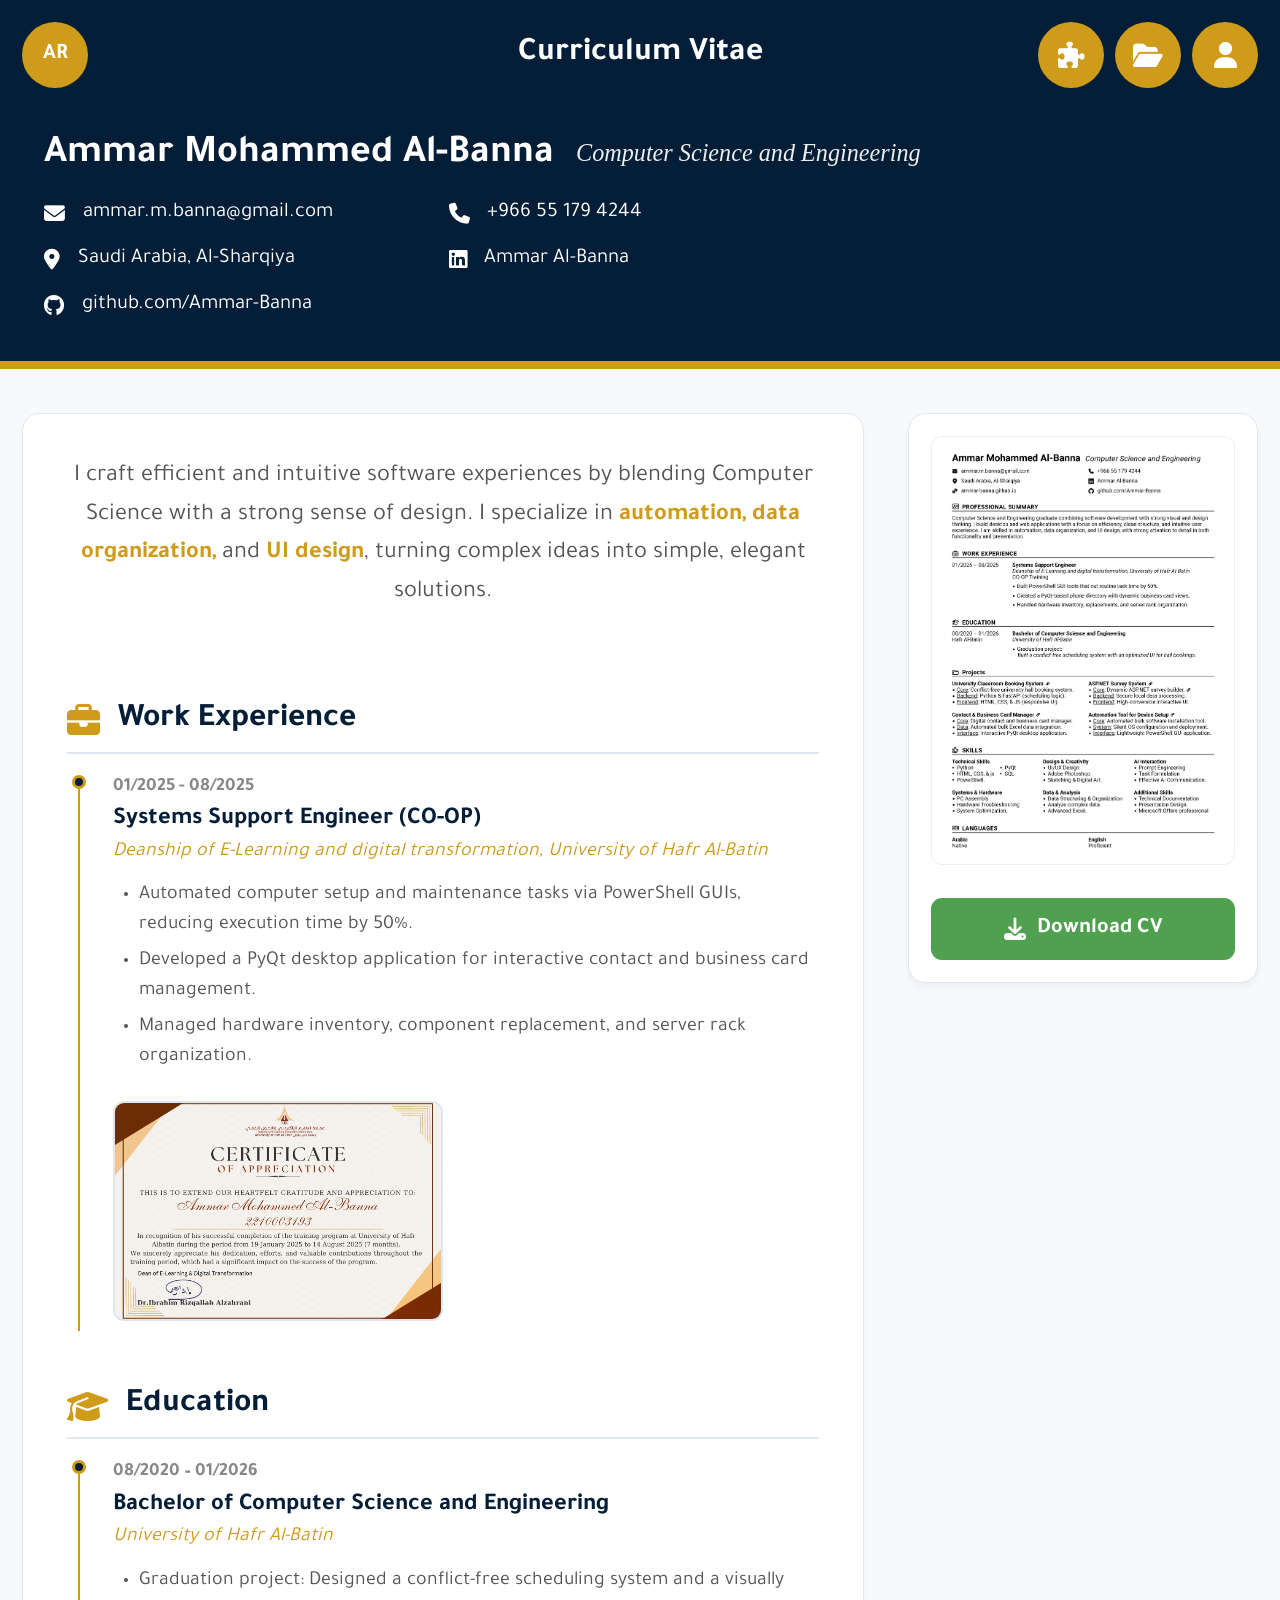
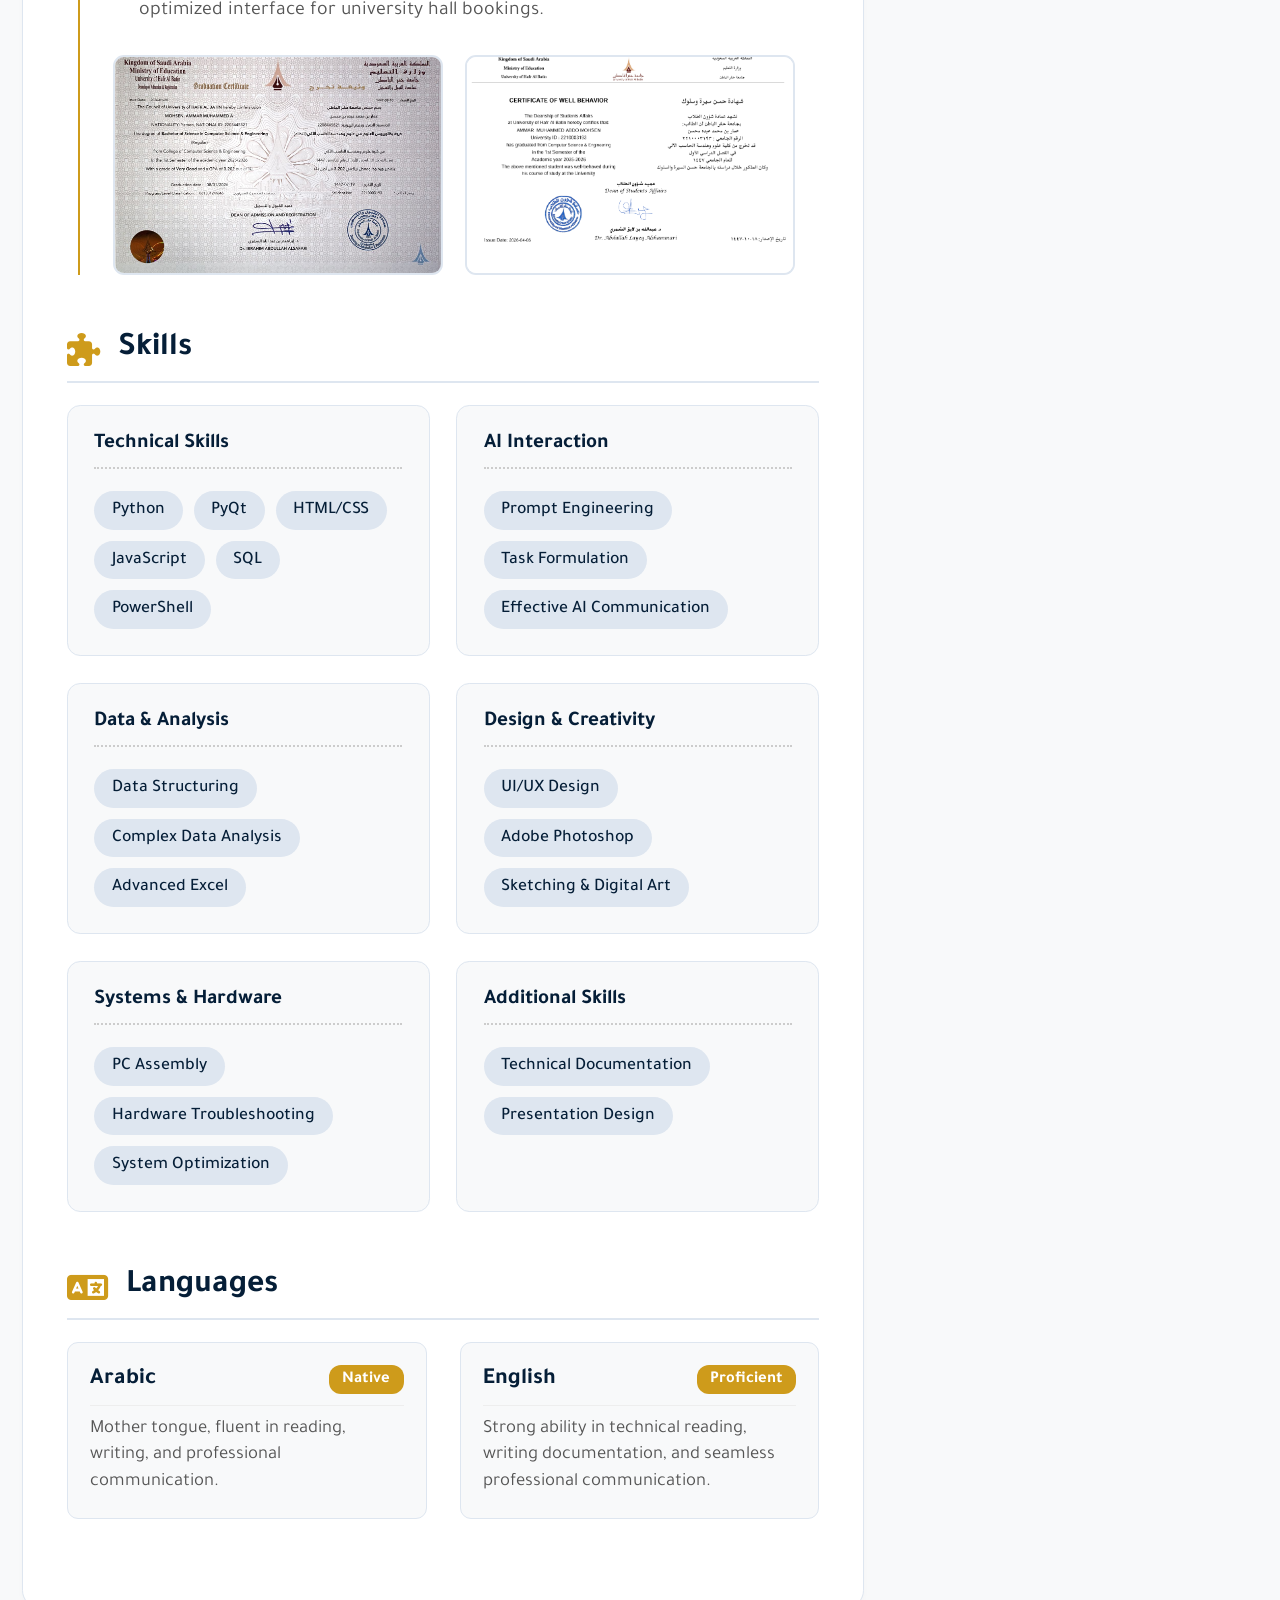
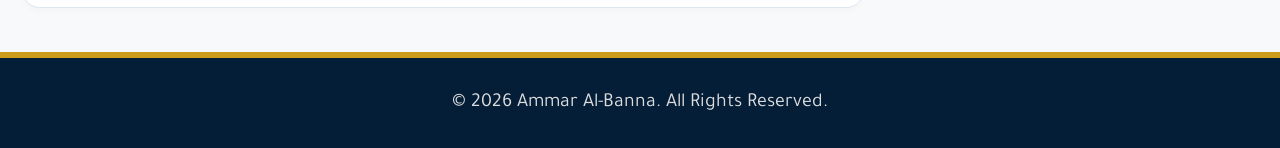
==== commit 4885061c: "Update cv.html" ====
--- a/cv.html
+++ b/cv.html
@@ -45,6 +45,8 @@
                 <div class="contact-empty"></div>
                 <div class="contact-item"><i class="fa-solid fa-location-dot"></i> <span data-i18n="location">Saudi Arabia, Al-Sharqiya</span></div>
                 <a href="https://www.linkedin.com/in/ammar-al-banna-bb7bb72b2" target="_blank" class="contact-item"><i class="fa-brands fa-linkedin"></i><span dir="ltr">Ammar Al-Banna</span></a>
+                <div class="contact-empty"></div>
+                <a href="https://github.com/Ammar-Banna" target="_blank" class="contact-item"><i class="fa-brands fa-github"></i><span dir="ltr">github.com/Ammar-Banna</span></a>
             </div>
         </div>
     </header>
@@ -186,4 +188,4 @@
 
     <script src="js/script.js" defer></script>
 </body>
-</html>+</html>
--- a/css/style.css
+++ b/css/style.css
@@ -94,7 +94,27 @@
     transition: all 0.2s ease;
 }
 
-.lang-btn:hover {
+.index-lang-btn { 
+    position: fixed;
+    top: 1rem;
+    left: 1rem;
+    background: #ce9b1b;
+    color: #fff;
+    width: 3rem;
+    aspect-ratio: 1;
+    border-radius: 50%;
+    border: none;
+    display: grid;
+    place-items: center;
+    font-size: 1rem;
+    font-weight: bold;
+    cursor: pointer;
+    transition: all 0.2s ease;
+    box-shadow: 0 0.2rem 0.5rem rgba(0, 0, 0, 0.2);
+    z-index: 9999;
+}
+
+.lang-btn:hover, .index-lang-btn:hover {
     transform: scale(1.05);
     box-shadow: 0 0.2rem 0.5rem rgba(0, 0, 0, 0.2);
     filter: brightness(1.05);
@@ -372,9 +392,9 @@
    ========================================= */
 .projects-container {
     width: 100%;
-    max-width: 60rem;
+    max-width: 85rem;
     margin: 2rem auto;
-    padding: 0 1rem;
+    padding: 0 1.5rem;
 }
 
 .projects-grid {
@@ -653,7 +673,7 @@
     width: 100%;
     max-width: 85rem;
     margin: -6rem auto 4rem auto;
-    padding: 0 1.5rem;
+    padding: 0 1rem;
     position: relative;
     z-index: 10;
 }
@@ -791,6 +811,9 @@
     font-size: 1rem;
     transition: border-color 0.3s ease, transform 0.3s ease;
 }
+[dir="rtl"] .skill-item {
+    padding: 0.6rem 0.6rem 0.6rem 0;
+}
 
 .skill-item:hover {
     border-color: #ce9b1b;
@@ -886,7 +909,7 @@
     grid-template-columns: 1fr 350px;
     gap: 2rem;
     width: 100%;
-    max-width: 70rem;
+    max-width: 85rem;
     margin: 2rem auto;
     padding: 0 1rem;
     align-items: start;
@@ -1190,6 +1213,9 @@
 }
 
 @media (max-width: 992px) {
+    html {
+        font-size: 19px;
+    }
     .cv-wrapper {
         grid-template-columns: 1fr;
     }
@@ -1207,7 +1233,7 @@
 
 @media (max-width: 768px) {
     html {
-        font-size: 19px;
+        font-size: 15px;
     }
     .header-title {
         display: none;
@@ -1262,4 +1288,4 @@
     .cv-name {
         font-size: 1.4rem;
     }
-}+}
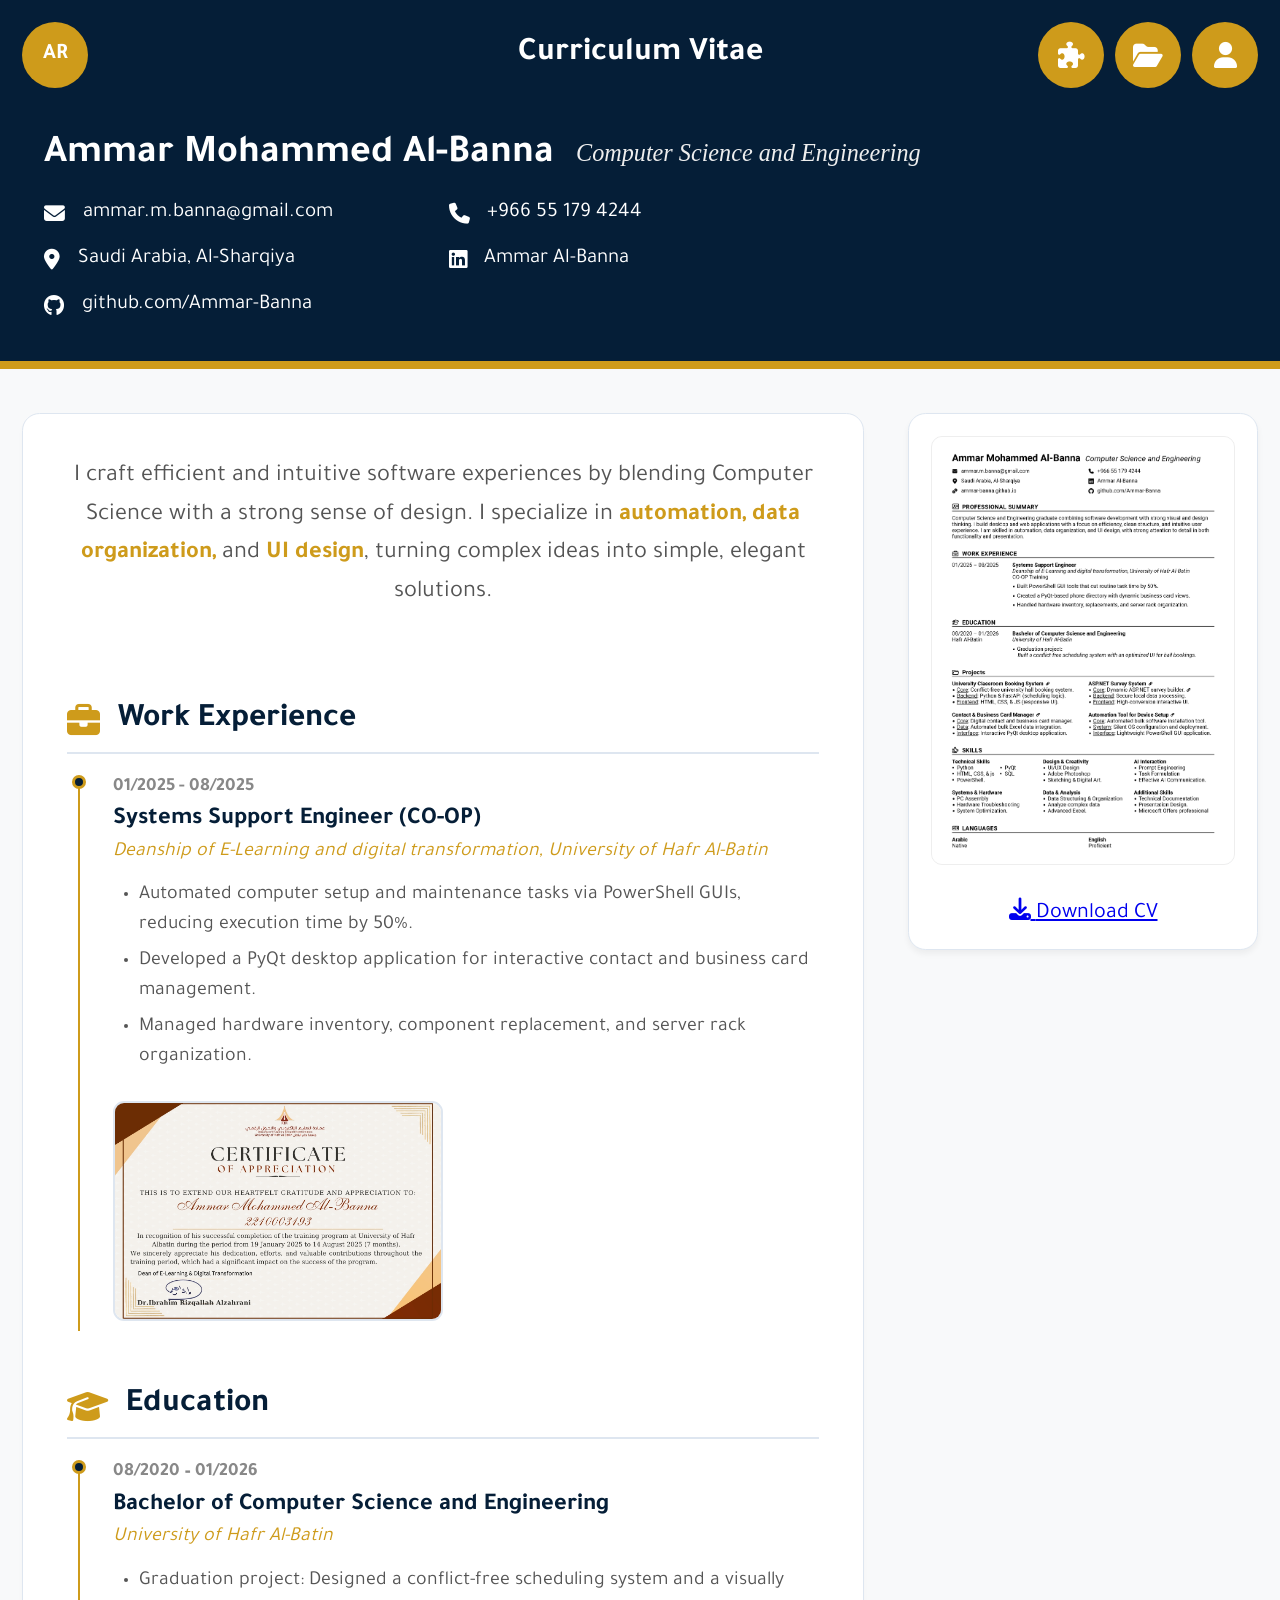
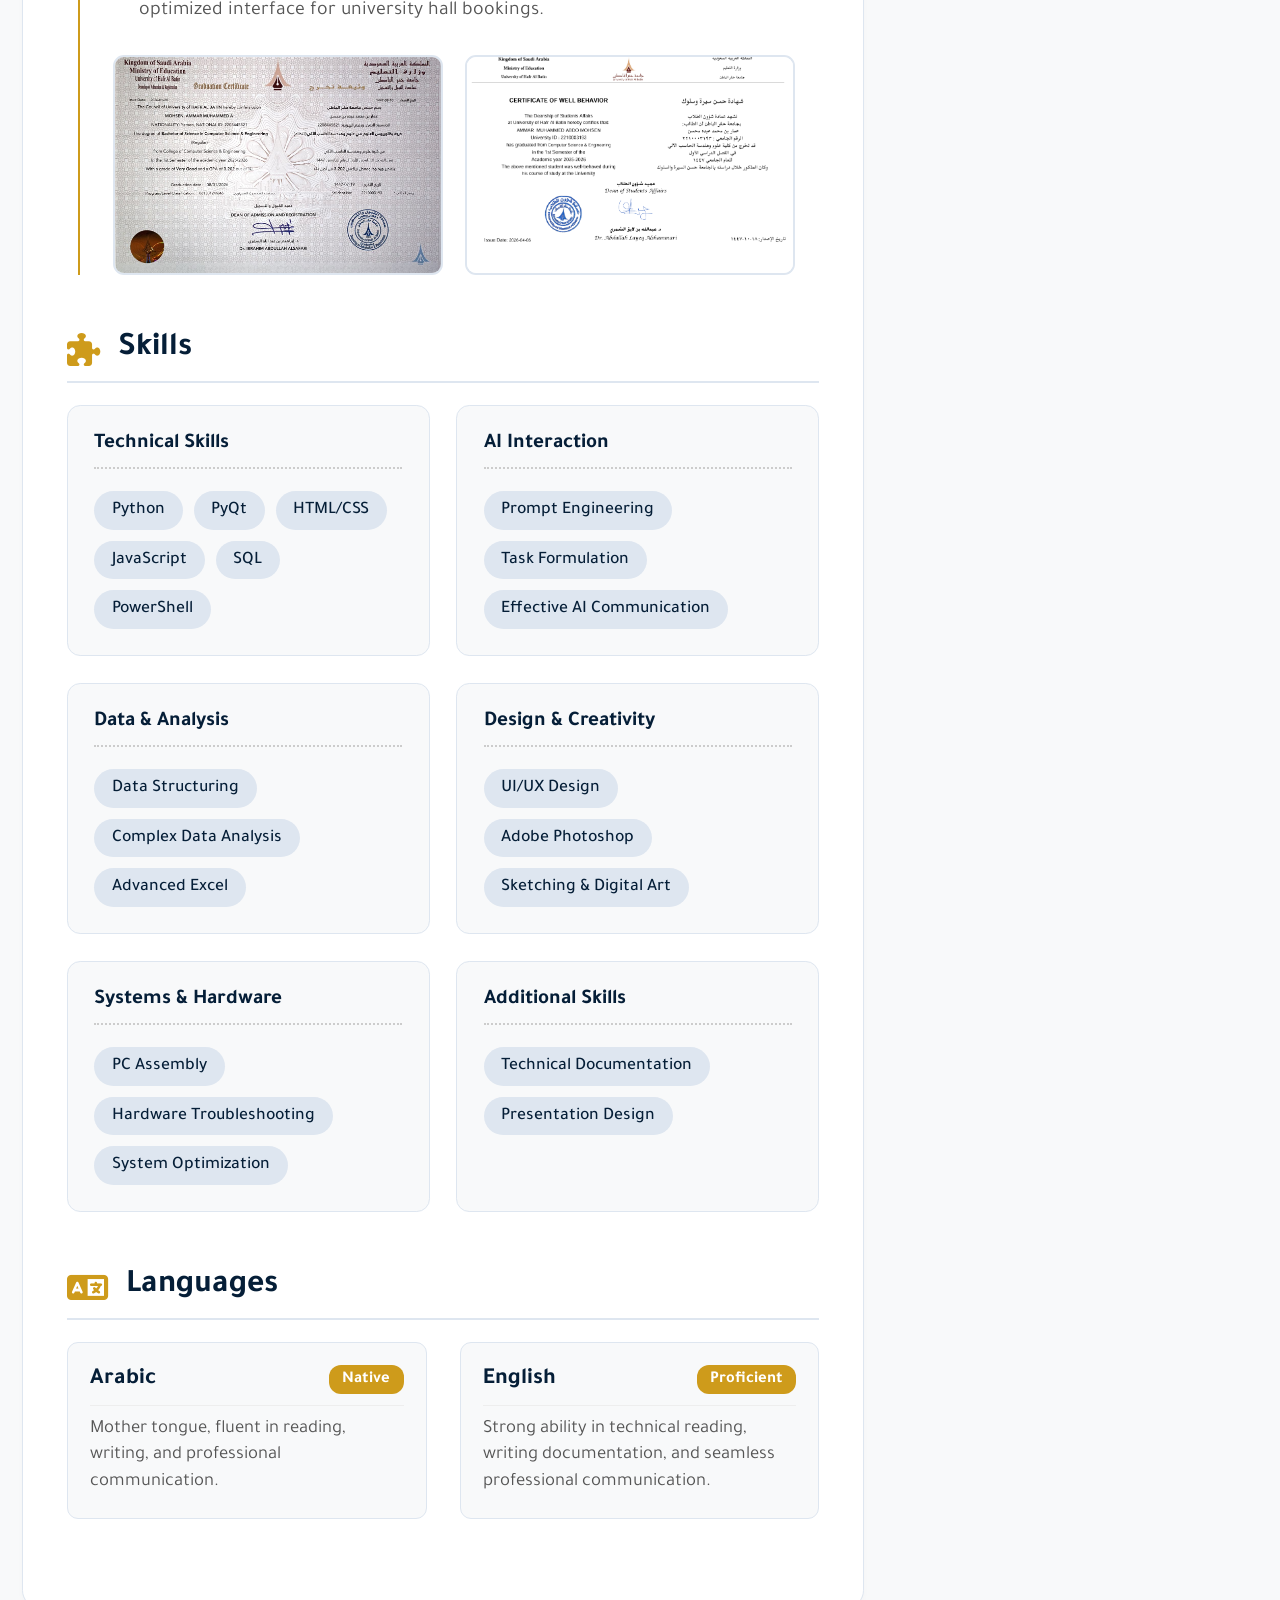
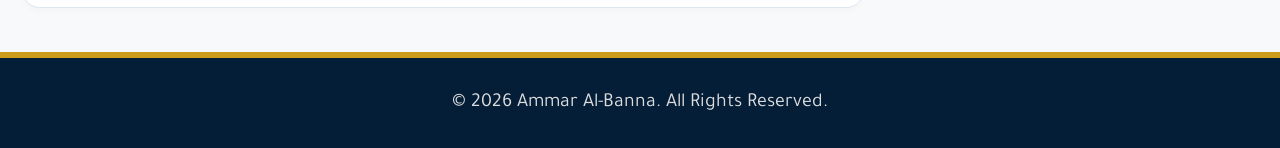
==== commit 4eecdcde: "Update cv.html" ====
--- a/cv.html
+++ b/cv.html
@@ -44,7 +44,7 @@
                 <a href="whatsapp://send?phone=966551794244" class="contact-item"><i class="fa-solid fa-phone"></i><span dir="ltr">+966 55 179 4244</span></a>
                 <div class="contact-empty"></div>
                 <div class="contact-item"><i class="fa-solid fa-location-dot"></i> <span data-i18n="location">Saudi Arabia, Al-Sharqiya</span></div>
-                <a href="https://www.linkedin.com/in/ammar-al-banna-bb7bb72b2" target="_blank" class="contact-item"><i class="fa-brands fa-linkedin"></i><span dir="ltr">Ammar Al-Banna</span></a>
+                <a href="https://linkedin.com/in/ammar-al-banna" target="_blank" class="contact-item"><i class="fa-brands fa-linkedin"></i><span dir="ltr">Ammar Al-Banna</span></a>
                 <div class="contact-empty"></div>
                 <a href="https://github.com/Ammar-Banna" target="_blank" class="contact-item"><i class="fa-brands fa-github"></i><span dir="ltr">github.com/Ammar-Banna</span></a>
             </div>
@@ -170,7 +170,7 @@
                 </a>
             </div>
             
-            <a href="assets/docs/AmmarCV.pdf" download class="download-btn">
+            <a href="assets/docs/Ammar_Al-Banna_CV.pdf" target="_blank" title="Open PDF">
                 <i class="fa-solid fa-download"></i> <span data-i18n="downloadCvBtn">Download CV</span>
             </a>
         </aside>
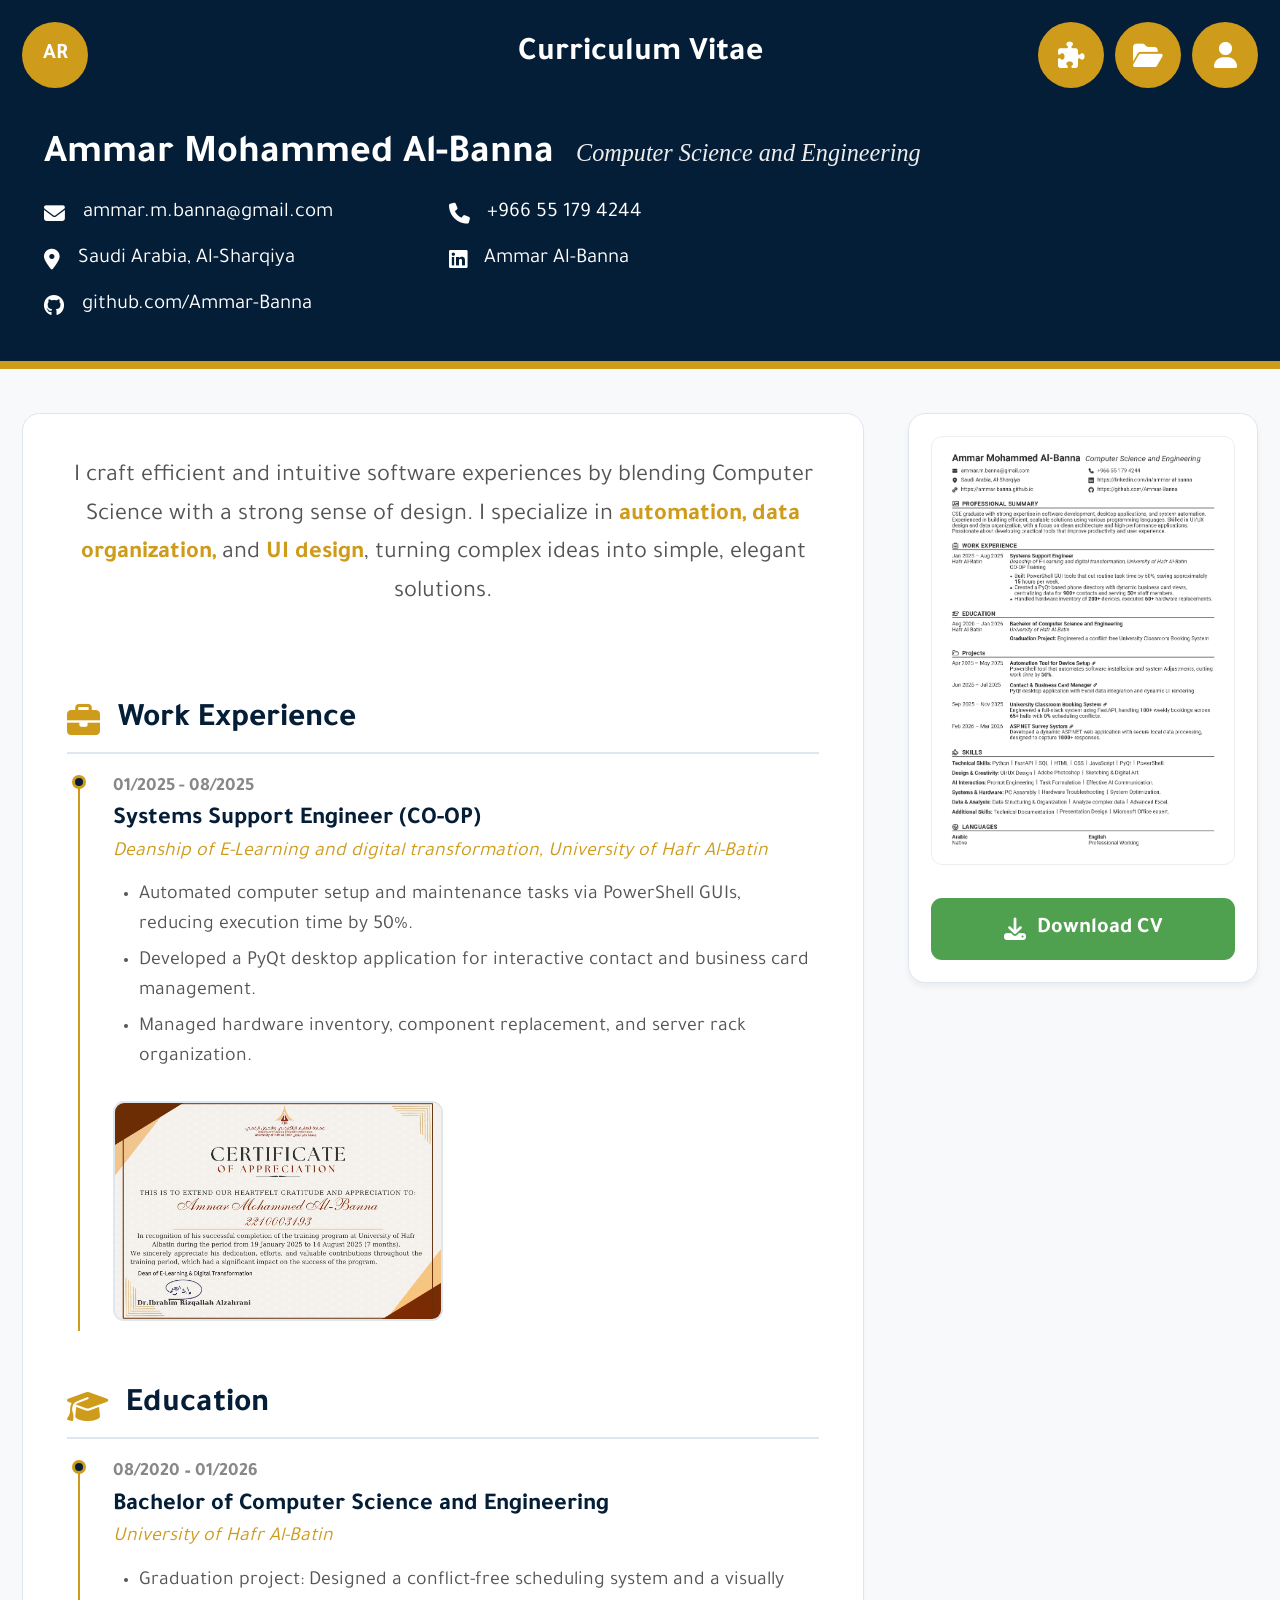
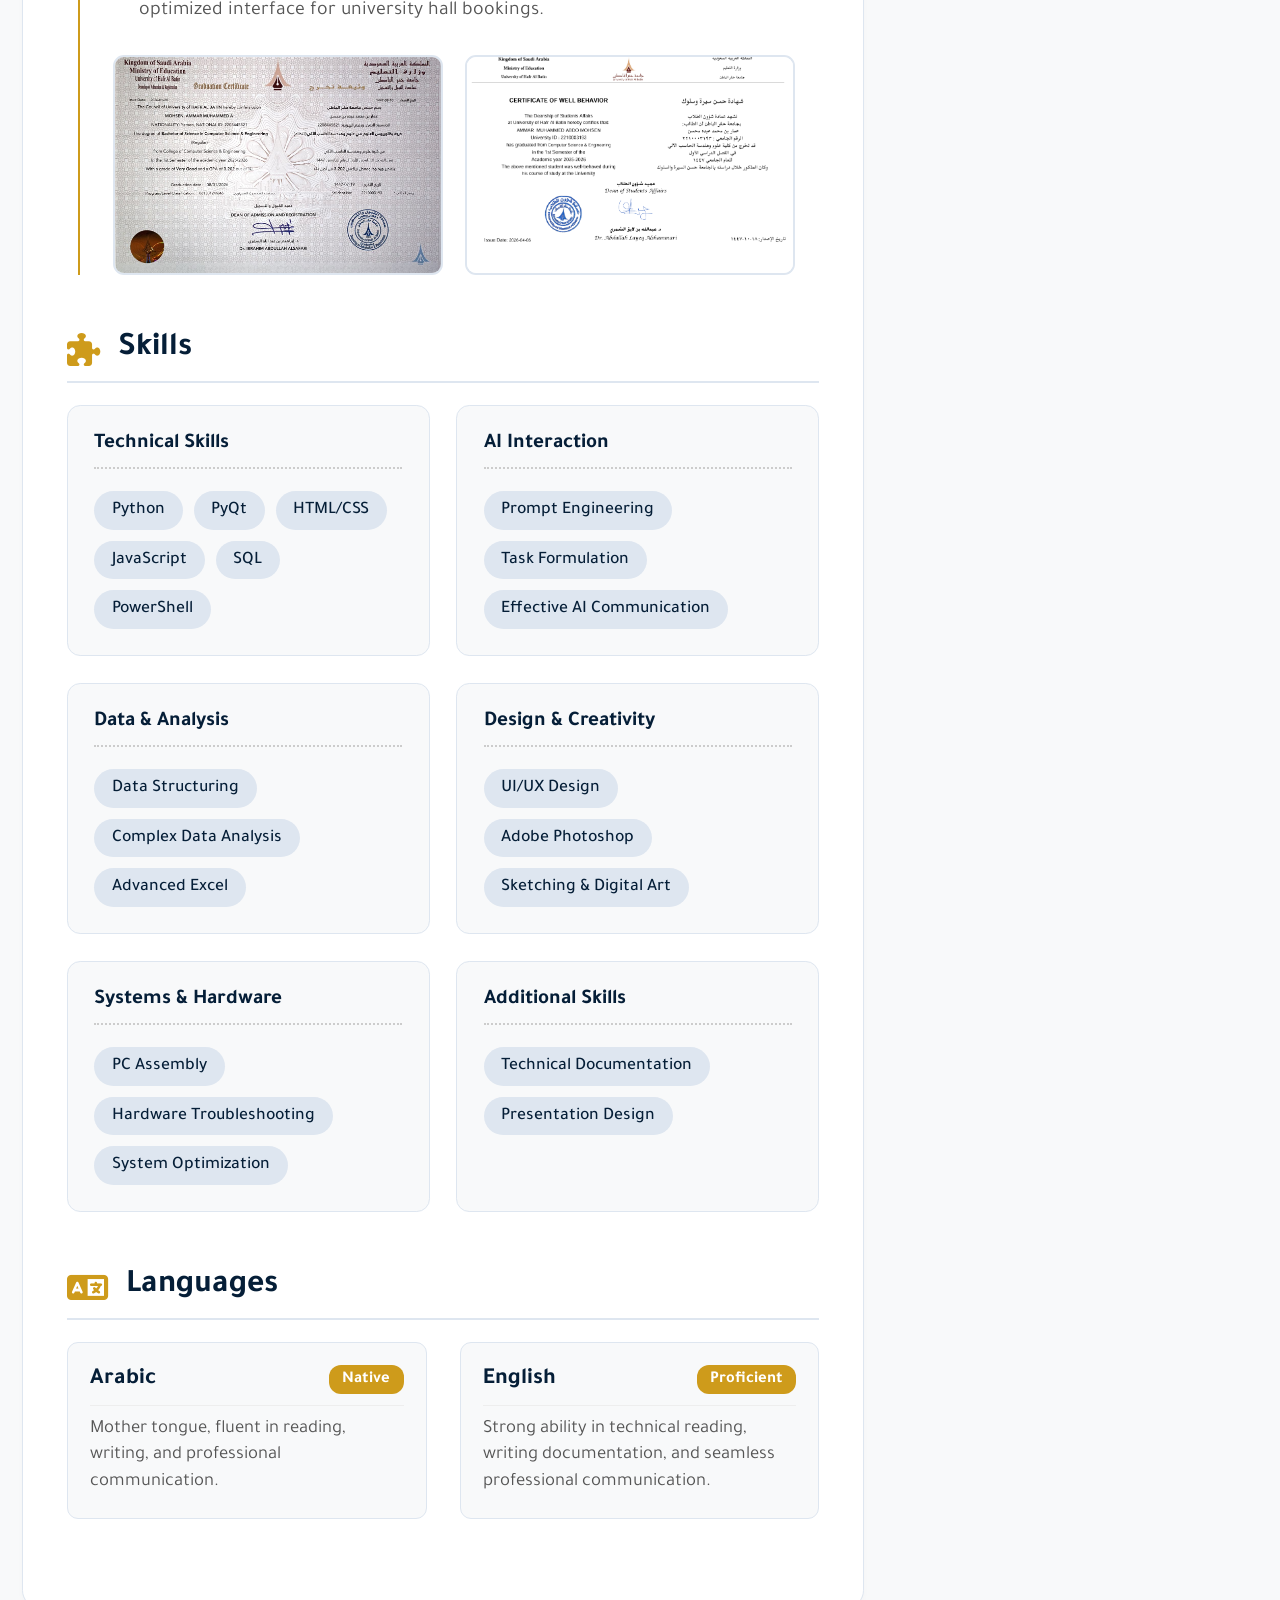
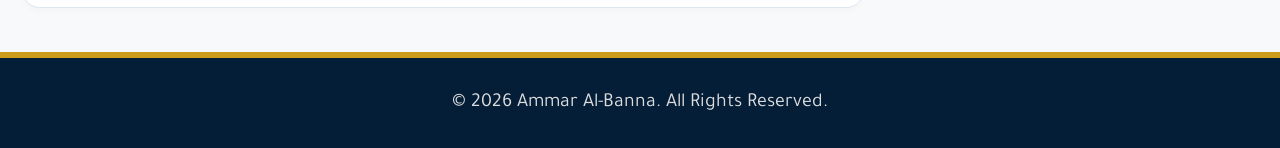
==== commit 9d12a30d: "Update cv.html" ====
--- a/cv.html
+++ b/cv.html
@@ -165,12 +165,12 @@
 
         <aside class="cv-sidebar">
             <div class="cv-preview-box">
-                <a href="assets/docs/AmmarCV.pdf" target="_blank" title="Open PDF">
+                <a href="assets/docs/Ammar_Al-Banna_CV.pdf" target="_blank" title="Open PDF">
                     <img src="assets/images/AmmarCV.png" class="cv-preview-img" style="cursor: pointer;" alt="CV Preview">
                 </a>
             </div>
             
-            <a href="assets/docs/Ammar_Al-Banna_CV.pdf" target="_blank" title="Open PDF">
+            <a href="assets/docs/AmmarCV.pdf" download class="download-btn">
                 <i class="fa-solid fa-download"></i> <span data-i18n="downloadCvBtn">Download CV</span>
             </a>
         </aside>
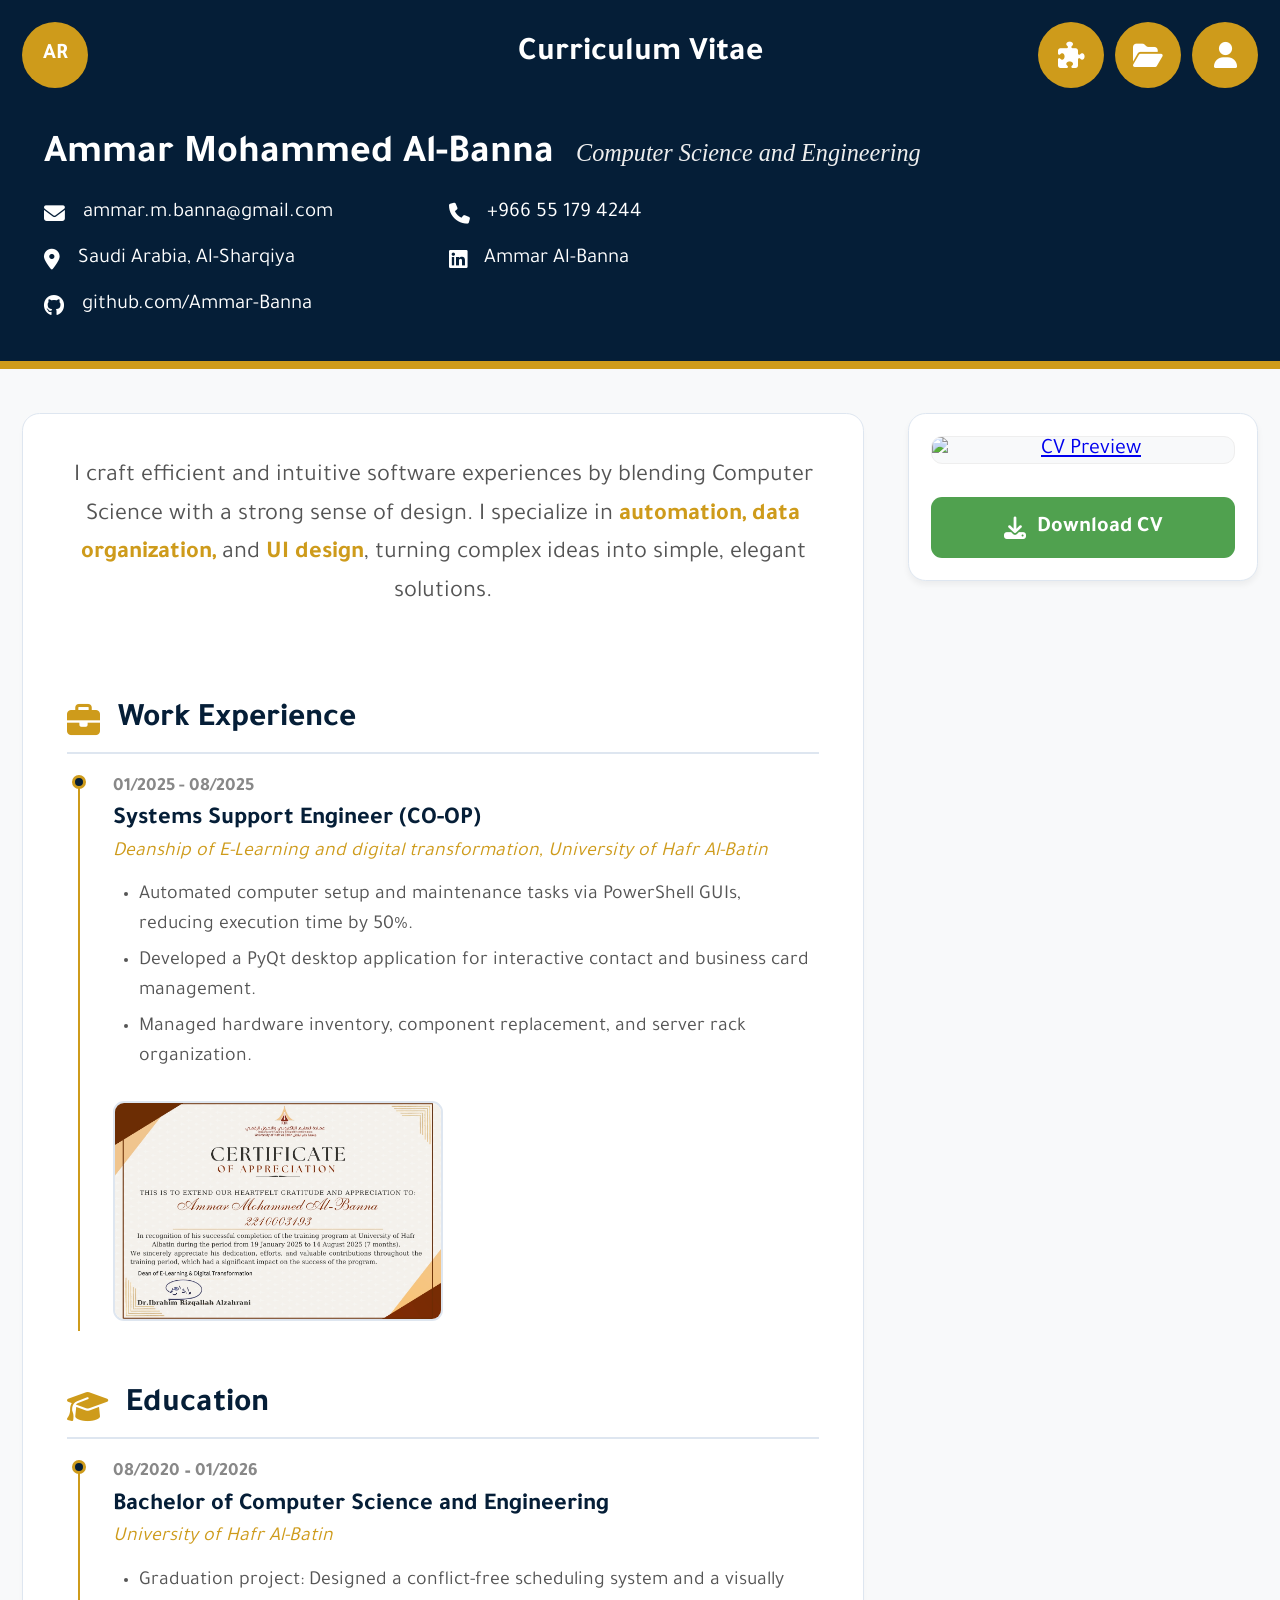
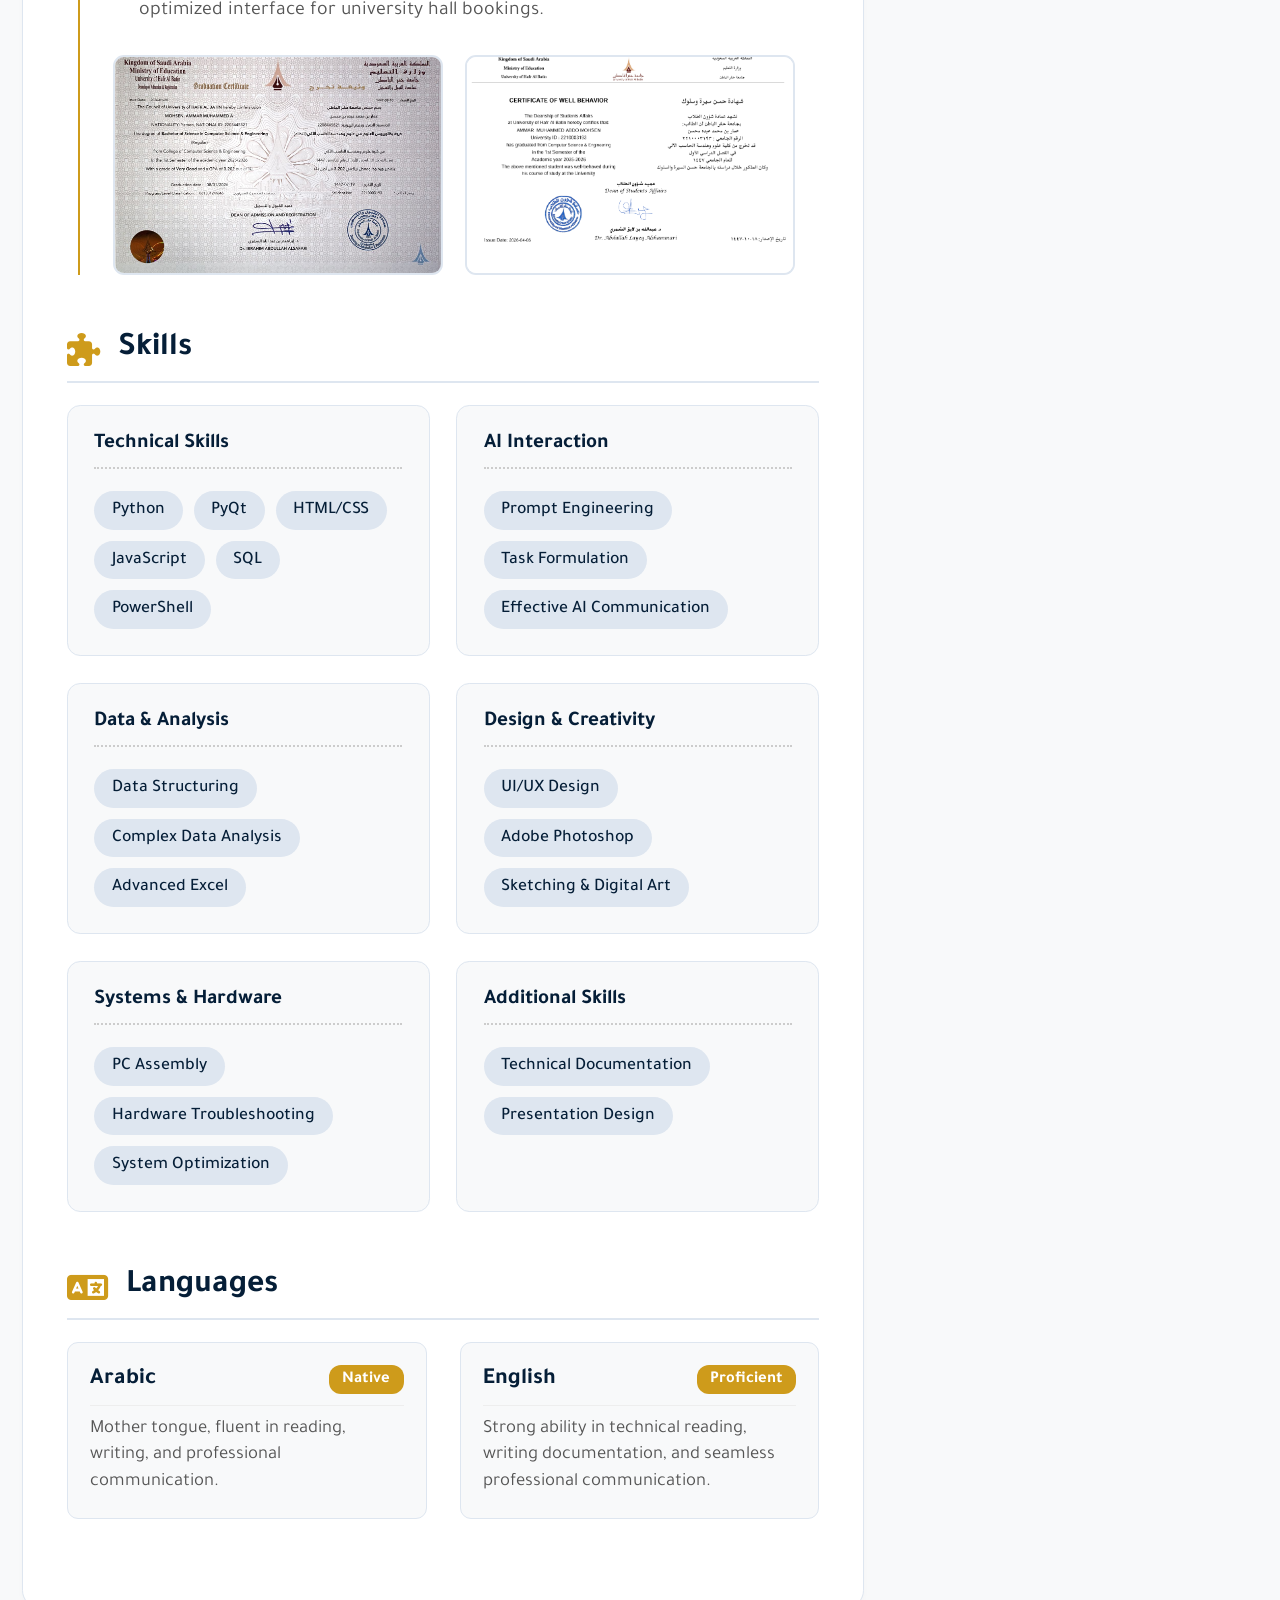
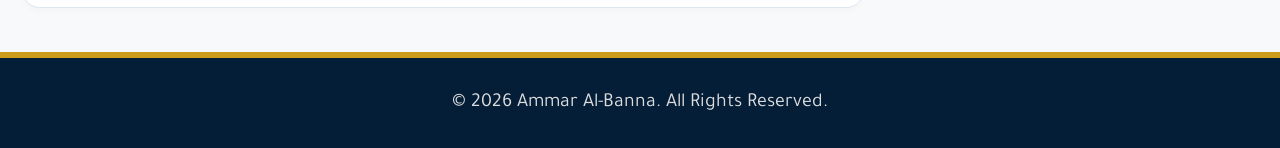
==== commit b1c05442: "Update cv.html" ====
--- a/cv.html
+++ b/cv.html
@@ -170,7 +170,7 @@
                 </a>
             </div>
             
-            <a href="assets/docs/AmmarCV.pdf" download class="download-btn">
+            <a href="assets/docs/Ammar_Al-Banna_CV.pdf" download class="download-btn">
                 <i class="fa-solid fa-download"></i> <span data-i18n="downloadCvBtn">Download CV</span>
             </a>
         </aside>
